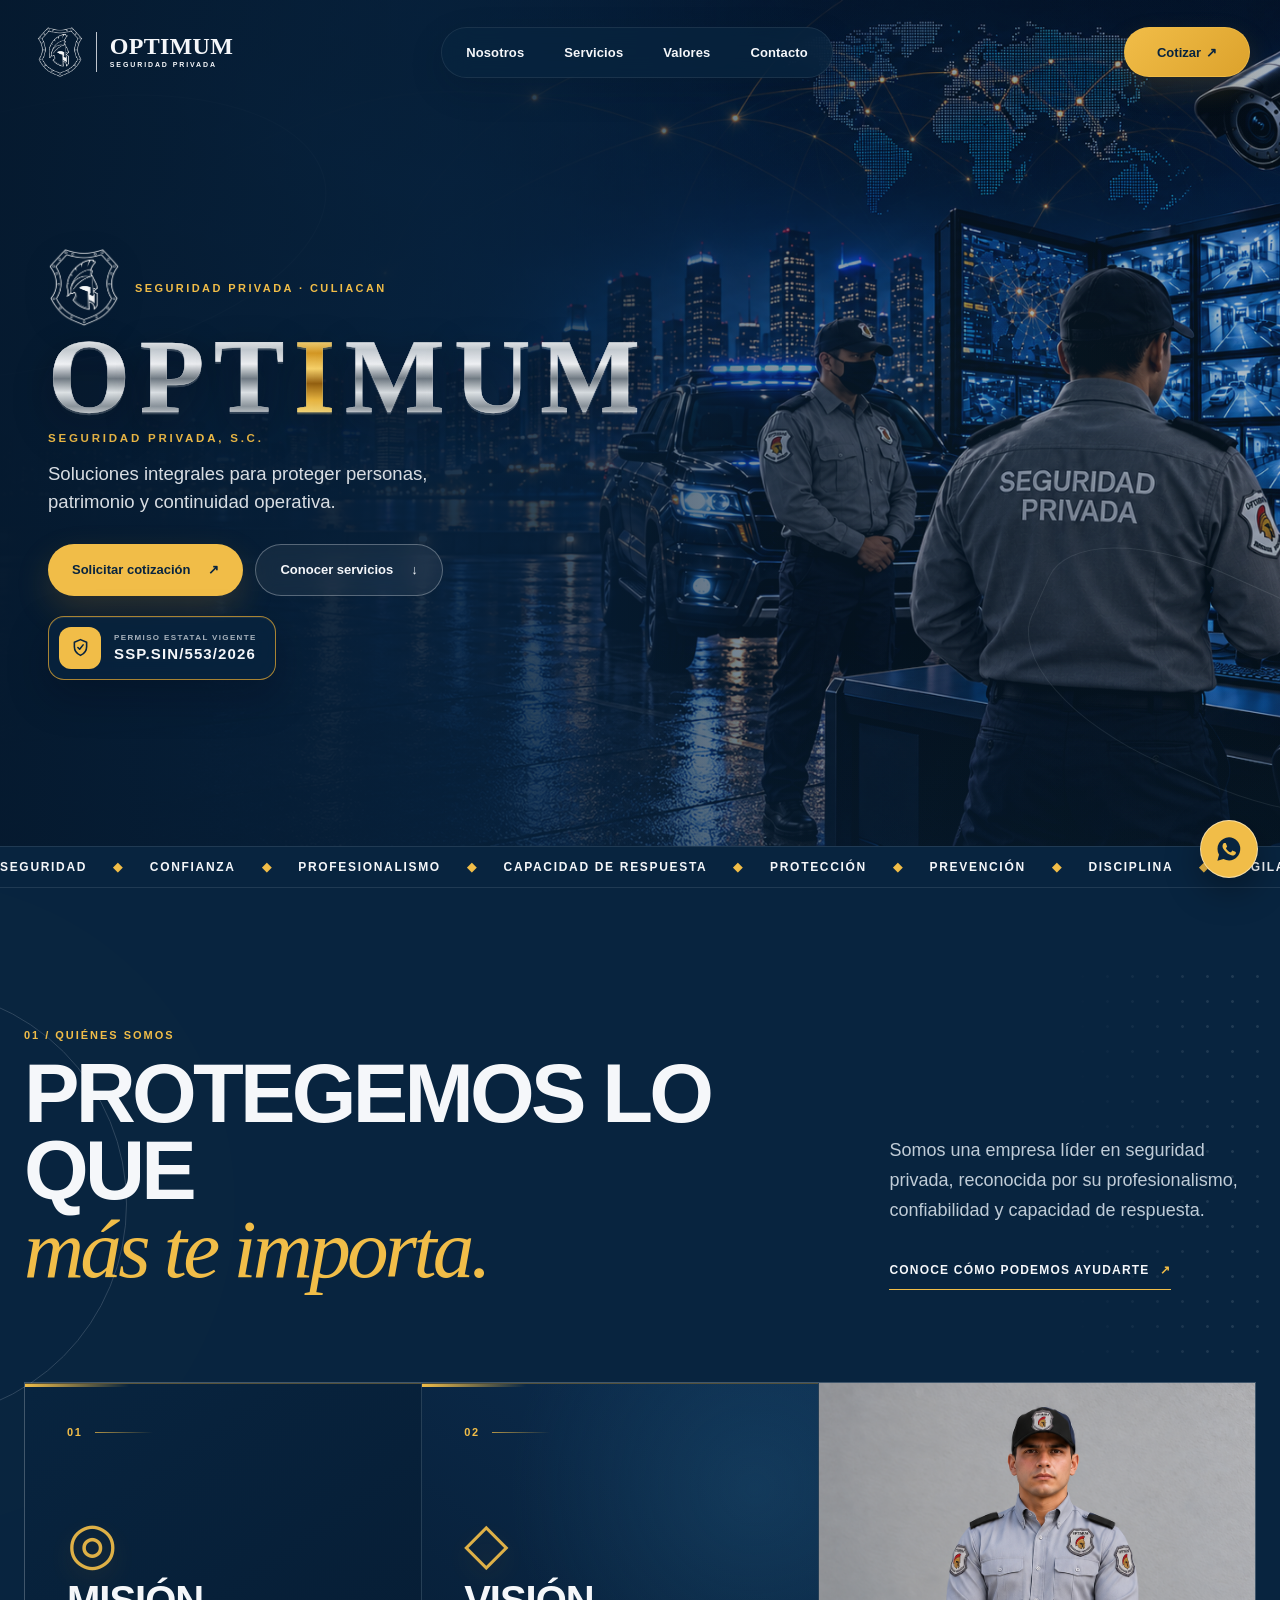
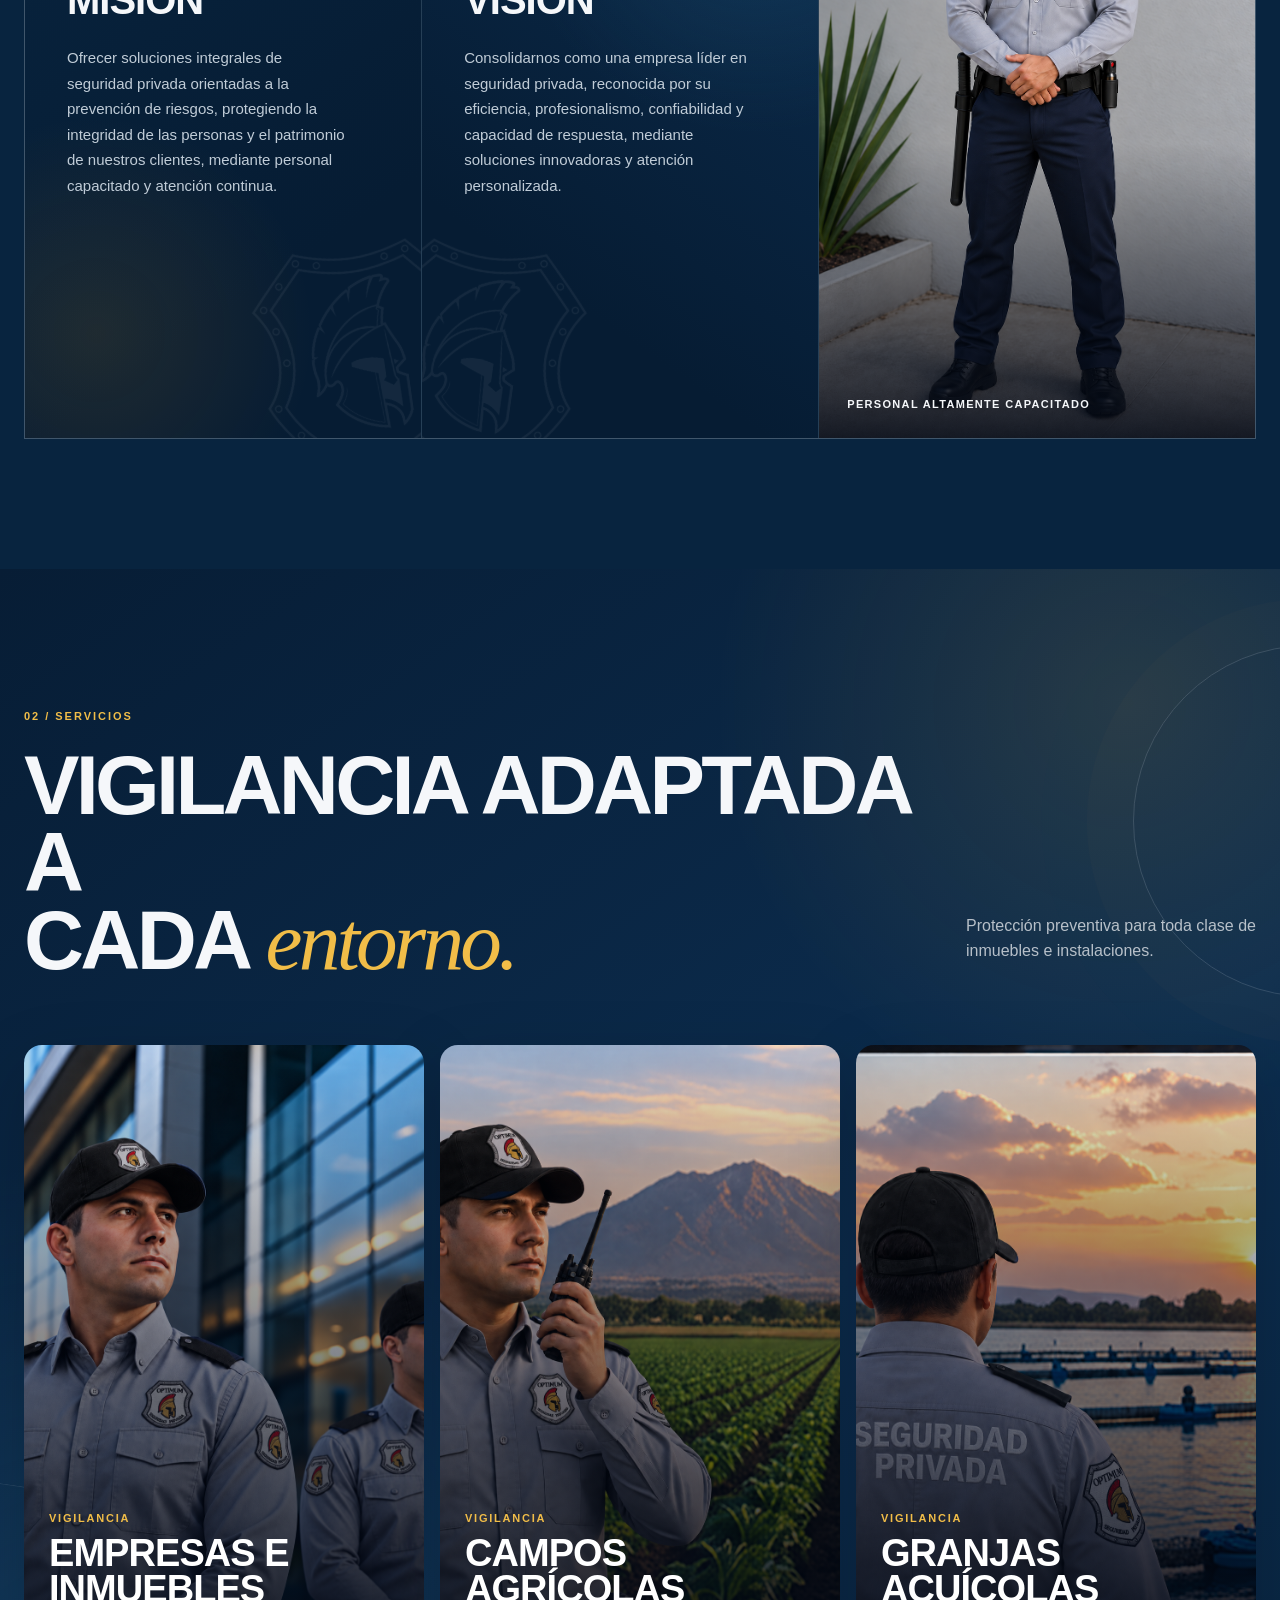
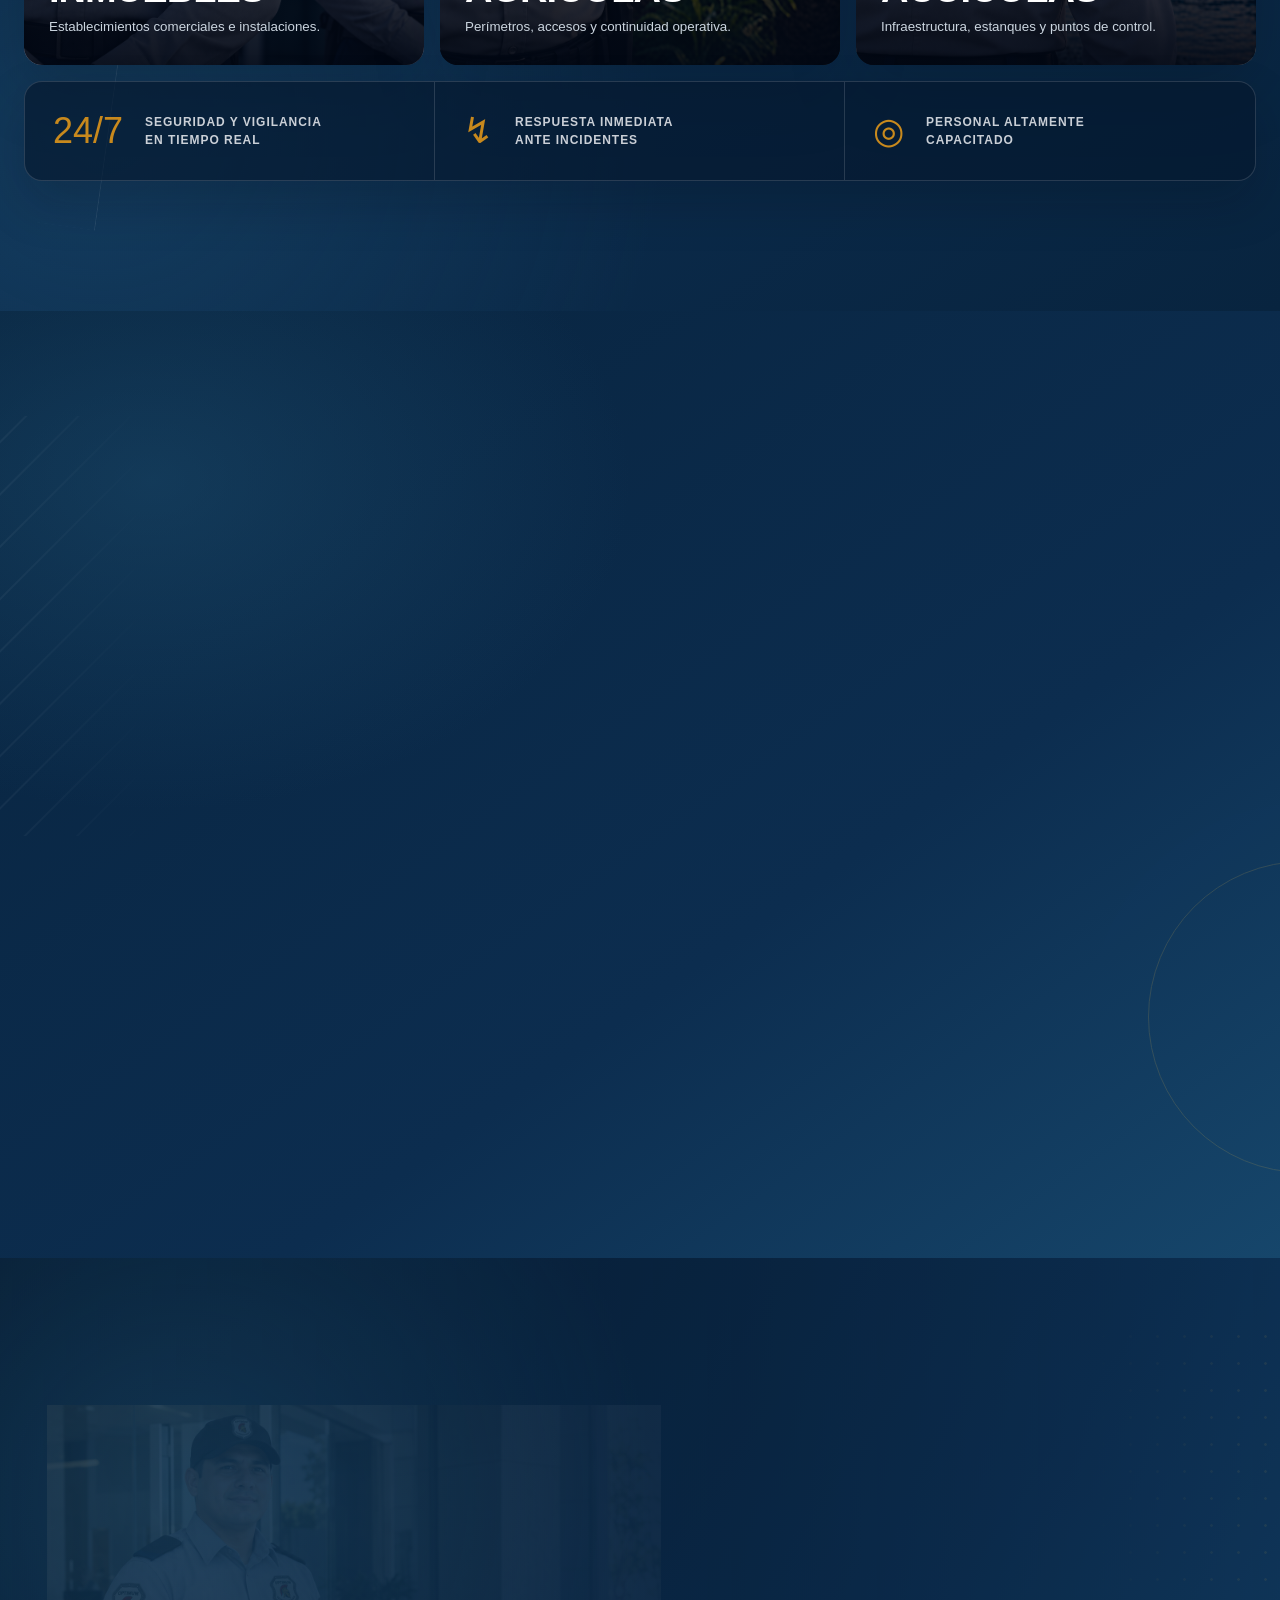
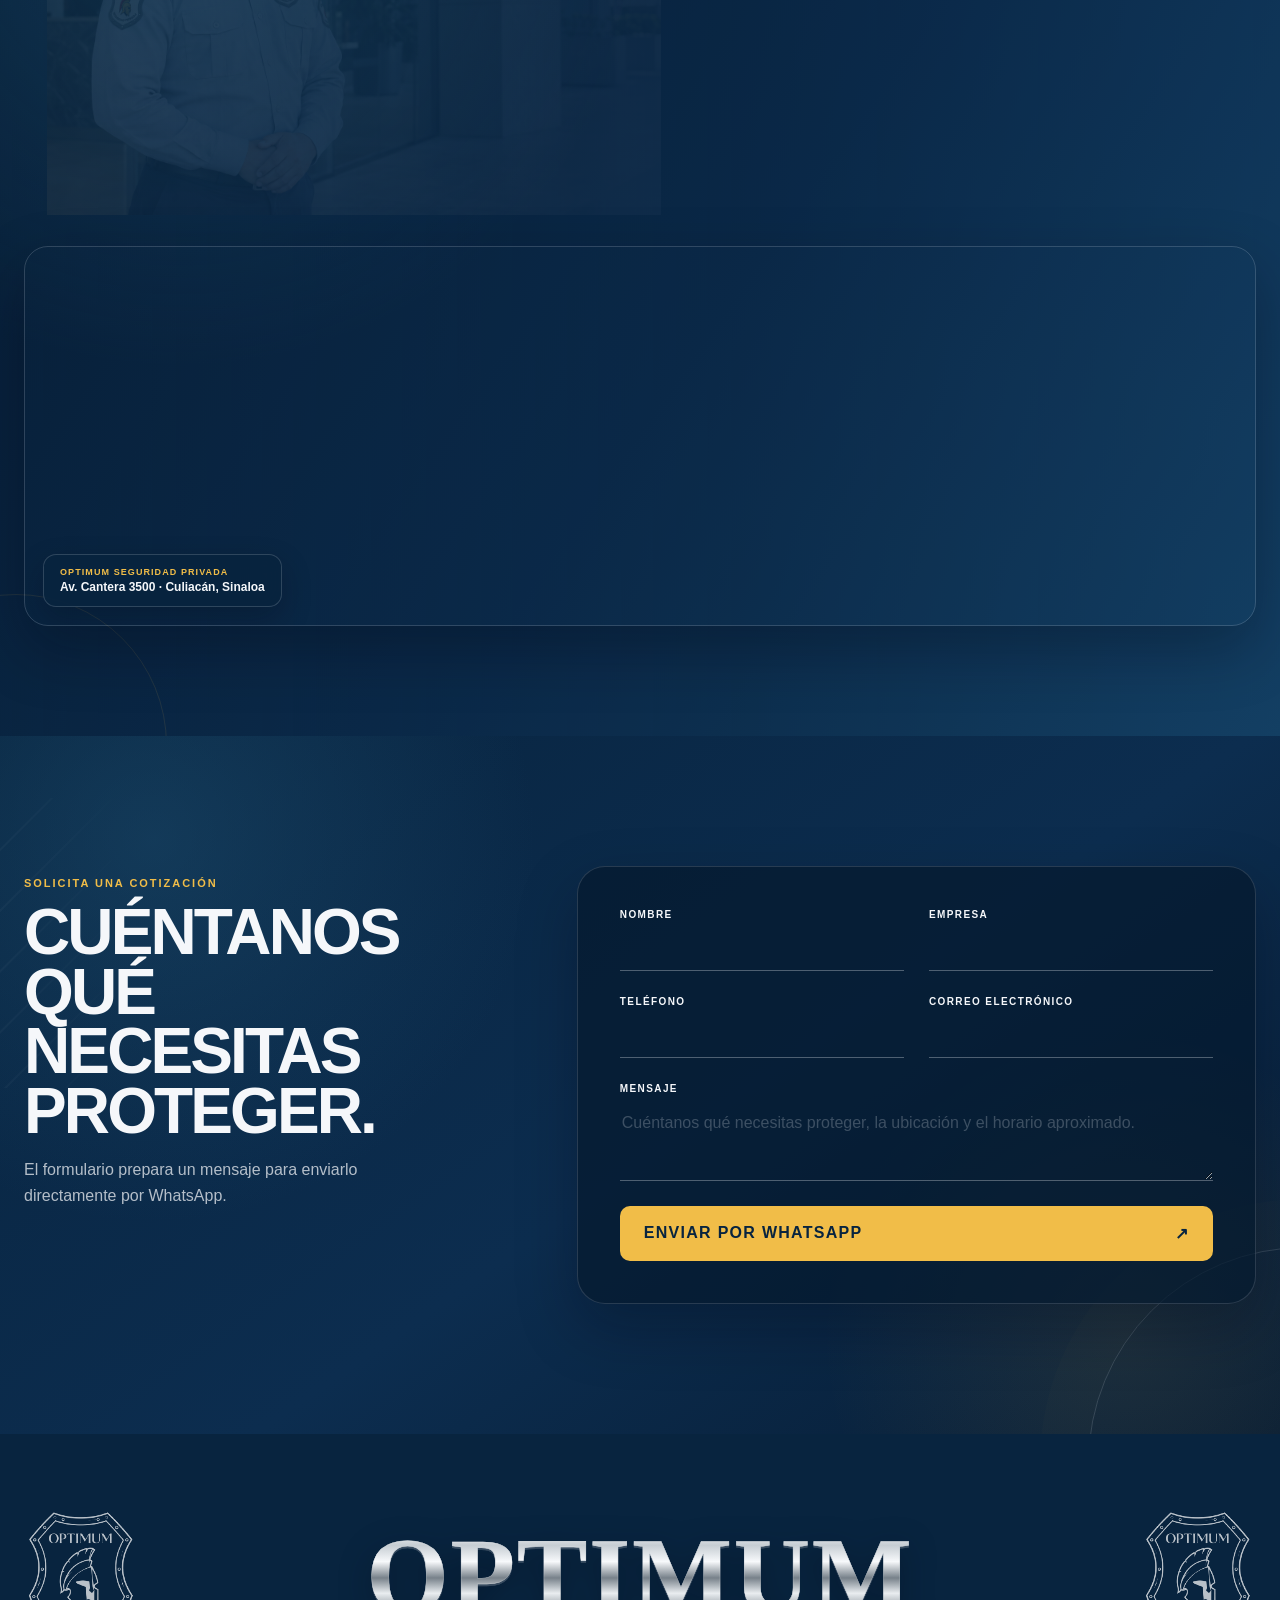
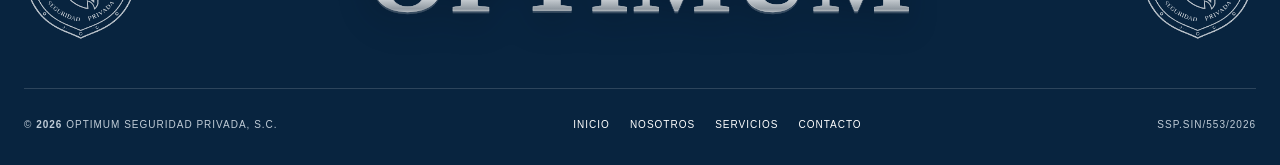
==== dark-classic-metallic-serif/index.html @ a9059fad "Publish all site variants on GitHub Pages" ====
<!doctype html>
<html lang="es">
<head>
  <meta charset="utf-8">
  <meta name="viewport" content="width=device-width, initial-scale=1, viewport-fit=cover">
  <meta name="theme-color" content="#020814">
  <meta name="description" content="OPTIMUM Seguridad Privada, S.C. en Culiacán, Sinaloa. Vigilancia profesional para empresas, campos agrícolas, granjas acuícolas e inmuebles.">
  <title>OPTIMUM | Seguridad Privada</title>
  <link rel="icon" href="assets/favicon.ico" type="image/x-icon">
  <link rel="stylesheet" href="css/style.css?v=20260925-10-classic-metallic-dark">
  <script src="js/main.js" defer></script>
</head>
<body>
  <a class="skip-link" href="#contenido">Ir al contenido</a>
  <header class="site-header" id="inicio">
    <a class="brand" href="#inicio" aria-label="OPTIMUM, inicio">
      <span class="brand-mark" aria-hidden="true"></span>
      <span class="brand-divider" aria-hidden="true"></span>
      <span class="brand-copy">
        <strong>OPTIMUM</strong>
        <small>SEGURIDAD PRIVADA</small>
      </span>
    </a>
    <button class="menu-toggle" type="button" aria-expanded="false" aria-controls="menu"><span></span><span></span></button>
    <nav class="nav" id="menu" aria-label="Navegación principal">
      <a href="#nosotros">Nosotros</a><a href="#servicios">Servicios</a><a href="#valores">Valores</a><a href="#contacto">Contacto</a>
    </nav>
    <a class="nav-cta" href="#cotizacion">Cotizar <span>↗</span></a>
  </header>

  <main id="contenido">
    <section class="hero" aria-labelledby="hero-title">
      <div class="hero-orbit orbit-one"></div><div class="hero-orbit orbit-two"></div>

      <div class="hero-core">
        <div class="hero-brand-line">
          <span class="hero-brand-emblem" role="img" aria-label="Escudo lineal de OPTIMUM Seguridad Privada"></span>
          <p class="hero-kicker">SEGURIDAD PRIVADA · CULIACAN</p>
        </div>
        <div class="hero-word" id="hero-title" aria-label="OPTIMUM">
          <span style="--delay:.08s">O</span><span style="--delay:.14s">P</span><span style="--delay:.20s">T</span>
          <span class="hero-i-wrap"><span class="hero-i">I</span></span>
          <span style="--delay:.38s">M</span><span style="--delay:.44s">U</span><span style="--delay:.50s">M</span>
        </div>
        <p class="hero-company-name">SEGURIDAD PRIVADA, S.C.</p>
        <p class="hero-tagline">Soluciones integrales para proteger personas,<br>patrimonio y continuidad operativa.</p>
        <div class="hero-actions">
          <a class="hero-primary" href="#cotizacion">Solicitar cotización <span>↗</span></a>
          <a class="hero-secondary" href="#servicios">Conocer servicios <span>↓</span></a>
        </div>
        <div class="hero-permit" aria-label="Permiso estatal vigente SSP.SIN/553/2026">
          <span class="hero-permit-icon" aria-hidden="true">
            <svg viewBox="0 0 24 24"><path d="M12 3 19 6v5c0 4.6-2.8 8-7 10-4.2-2-7-5.4-7-10V6l7-3Z"/><path d="m9 12 2 2 4-5"/></svg>
          </span>
          <span><small>Permiso estatal vigente</small><strong>SSP.SIN/553/2026</strong></span>
        </div>
      </div>
    </section>

    <div class="ticker" aria-label="Atributos de OPTIMUM">
      <div class="ticker-track">
        <span class="ticker-group">SEGURIDAD <i>◆</i> CONFIANZA <i>◆</i> PROFESIONALISMO <i>◆</i> CAPACIDAD DE RESPUESTA <i>◆</i> PROTECCIÓN <i>◆</i> PREVENCIÓN <i>◆</i> DISCIPLINA <i>◆</i> VIGILANCIA 24/7 <i>◆</i></span>
        <span class="ticker-group" aria-hidden="true">SEGURIDAD <i>◆</i> CONFIANZA <i>◆</i> PROFESIONALISMO <i>◆</i> CAPACIDAD DE RESPUESTA <i>◆</i> PROTECCIÓN <i>◆</i> PREVENCIÓN <i>◆</i> DISCIPLINA <i>◆</i> VIGILANCIA 24/7 <i>◆</i></span>
      </div>
    </div>

    <section class="section intro-section reveal" id="nosotros">
      <div class="shell split-heading">
        <div><p class="eyebrow">01 / QUIÉNES SOMOS</p><h2>Protegemos lo que<br><em>más te importa.</em></h2></div>
        <div class="intro-copy"><p>Somos una empresa líder en seguridad privada, reconocida por su profesionalismo, confiabilidad y capacidad de respuesta.</p><a class="text-link" href="#contacto">Conoce cómo podemos ayudarte <span>↗</span></a></div>
      </div>
      <div class="shell statement-grid">
        <article><span>01</span><h3>Misión</h3><p>Ofrecer soluciones integrales de seguridad privada orientadas a la prevención de riesgos, protegiendo la integridad de las personas y el patrimonio de nuestros clientes, mediante personal capacitado y atención continua.</p></article>
        <article><span>02</span><h3>Visión</h3><p>Consolidarnos como una empresa líder en seguridad privada, reconocida por su eficiencia, profesionalismo, confiabilidad y capacidad de respuesta, mediante soluciones innovadoras y atención personalizada.</p></article>
        <figure><img src="assets/agente-optimum-uniforme-v3.png" alt="Guardia de OPTIMUM con uniforme institucional" loading="lazy"><figcaption>Personal altamente capacitado</figcaption></figure>
      </div>
    </section>

    <section class="section services" id="servicios">
      <div class="shell section-title reveal"><p class="eyebrow">02 / SERVICIOS</p><h2>Vigilancia adaptada a<br>cada <em>entorno.</em></h2><p>Protección preventiva para toda clase de inmuebles e instalaciones.</p></div>
      <div class="shell service-grid">
        <article class="service-card reveal"><img src="assets/servicio-empresas-uniforme-v3.png" alt="Guardias de OPTIMUM vigilando instalaciones empresariales" loading="lazy"><div class="service-overlay"></div><div><p>Vigilancia</p><h3>Empresas e inmuebles</h3><small>Establecimientos comerciales e instalaciones.</small></div></article>
        <article class="service-card reveal"><img src="assets/servicio-campos-uniforme-v3.png" alt="Guardia de OPTIMUM vigilando un campo agrícola" loading="lazy"><div class="service-overlay"></div><div><p>Vigilancia</p><h3>Campos agrícolas</h3><small>Perímetros, accesos y continuidad operativa.</small></div></article>
        <article class="service-card reveal"><img src="assets/servicio-acuicolas-uniforme-v3.png" alt="Guardia de OPTIMUM vigilando una granja acuícola" loading="lazy"><div class="service-overlay"></div><div><p>Vigilancia</p><h3>Granjas acuícolas</h3><small>Infraestructura, estanques y puntos de control.</small></div></article>
      </div>
      <div class="shell capabilities reveal"><div><strong>24/7</strong><span>Seguridad y vigilancia<br>en tiempo real</span></div><div><strong>↯</strong><span>Respuesta inmediata<br>ante incidentes</span></div><div><strong>◎</strong><span>Personal altamente<br>capacitado</span></div></div>
    </section>

    <section class="section values" id="valores">
      <div class="shell values-layout">
        <div class="values-sticky reveal"><p class="eyebrow">03 / NUESTROS VALORES</p><h2>Principios que<br>orientan el <em>servicio.</em></h2><p>Cada servicio se realiza con responsabilidad, discreción y atención continua.</p></div>
        <div class="values-list">
          <article class="reveal"><span>01</span><h3>Compromiso</h3><p>Asumimos cada servicio con absoluta responsabilidad, priorizando los intereses de nuestros clientes.</p></article>
          <article class="reveal"><span>02</span><h3>Confidencialidad</h3><p>Resguardamos la información y los intereses de quienes nos eligen con absoluta discreción.</p></article>
          <article class="reveal"><span>03</span><h3>Excelencia</h3><p>Trabajamos en la mejora continua de procesos, capacitación y calidad en el servicio.</p></article>
          <article class="reveal"><span>04</span><h3>Disciplina</h3><p>Mantenemos orden, cumplimiento de protocolos y conducta profesional en todo momento.</p></article>
          <article class="reveal"><span>05</span><h3>Trabajo en equipo</h3><p>Coordinamos esfuerzos para ofrecer respuestas oportunas y efectivas.</p></article>
        </div>
      </div>
    </section>

    <section class="contact" id="contacto">
      <div class="contact-backdrop"></div>
      <div class="shell contact-layout">
        <div class="contact-copy reveal">
          <p class="eyebrow">04 / CONTACTO</p>
          <h2>Hablemos de<br>tu <em>seguridad.</em></h2>
        </div>
        <div class="contact-details reveal">
          <p class="eyebrow">ATENCIÓN A CLIENTES</p>
          <div class="contact-methods">
            <a class="contact-method" href="tel:+526679955569"><span class="contact-icon" aria-hidden="true"><svg viewBox="0 0 24 24"><path d="M7 3H4.5A1.5 1.5 0 0 0 3 4.5C3 13.6 10.4 21 19.5 21a1.5 1.5 0 0 0 1.5-1.5V17l-4-1-1.3 2.1a15.8 15.8 0 0 1-9.8-9.8L8 7 7 3Z"/></svg></span><span><small>Teléfono</small><strong>(667) 995 55 69</strong></span></a>
            <a class="contact-method" href="tel:+526676941112"><span class="contact-icon" aria-hidden="true"><svg viewBox="0 0 24 24"><path d="M7 3H4.5A1.5 1.5 0 0 0 3 4.5C3 13.6 10.4 21 19.5 21a1.5 1.5 0 0 0 1.5-1.5V17l-4-1-1.3 2.1a15.8 15.8 0 0 1-9.8-9.8L8 7 7 3Z"/></svg></span><span><small>Teléfono</small><strong>(667) 694 1112</strong></span></a>
            <a class="contact-method" href="tel:+526675749930"><span class="contact-icon" aria-hidden="true"><svg viewBox="0 0 24 24"><path d="M7 3H4.5A1.5 1.5 0 0 0 3 4.5C3 13.6 10.4 21 19.5 21a1.5 1.5 0 0 0 1.5-1.5V17l-4-1-1.3 2.1a15.8 15.8 0 0 1-9.8-9.8L8 7 7 3Z"/></svg></span><span><small>Teléfono</small><strong>(667) 574 9930</strong></span></a>
            <a class="contact-method" href="mailto:ventas@optimumsp.com.mx"><span class="contact-icon" aria-hidden="true"><svg viewBox="0 0 24 24"><rect x="3" y="5" width="18" height="14" rx="2"/><path d="m4 7 8 6 8-6"/></svg></span><span><small>Correo</small><strong>ventas@optimumsp.com.mx</strong></span></a>
            <a class="contact-method" target="_blank" rel="noopener" href="https://www.optimumsp.com.mx/"><span class="contact-icon" aria-hidden="true"><svg viewBox="0 0 24 24"><circle cx="12" cy="12" r="9"/><path d="M3 12h18M12 3c2.3 2.5 3.5 5.5 3.5 9S14.3 18.5 12 21c-2.3-2.5-3.5-5.5-3.5-9S9.7 5.5 12 3Z"/></svg></span><span><small>Sitio web</small><strong>www.optimumsp.com.mx</strong></span></a>
            <a class="contact-method" target="_blank" rel="noopener" href="https://www.instagram.com/optimum_seguridad?stkn=dnF2ZW5qeGJhYnJq"><span class="contact-icon" aria-hidden="true"><svg viewBox="0 0 24 24"><rect x="3" y="3" width="18" height="18" rx="5"/><circle cx="12" cy="12" r="4"/><circle cx="17.5" cy="6.5" r=".8" class="fill-icon"/></svg></span><span><small>Instagram</small><strong>@optimum_seguridad</strong></span></a>
          </div>
          <div class="contact-address">
            <span class="contact-icon" aria-hidden="true"><svg viewBox="0 0 24 24"><path d="M20 10c0 5-8 11-8 11S4 15 4 10a8 8 0 1 1 16 0Z"/><circle cx="12" cy="10" r="2.5"/></svg></span>
            <p>Av. Cantera 3500, Col. Lomas del Sol<br>80016, Culiacán, Sinaloa.</p>
          </div>
        </div>
        <div class="contact-map reveal">
          <iframe title="Ubicación de OPTIMUM Seguridad Privada en Culiacán" src="https://www.google.com/maps?q=Av.%20Cantera%203500%2C%20Col.%20Lomas%20del%20Sol%2C%2080016%2C%20Culiacan%2C%20Sinaloa&amp;output=embed" loading="lazy" referrerpolicy="no-referrer-when-downgrade" allowfullscreen></iframe>
          <div class="contact-map-label"><span>OPTIMUM Seguridad Privada</span><strong>Av. Cantera 3500 · Culiacán, Sinaloa</strong></div>
        </div>
      </div>
    </section>

    <section class="quote section" id="cotizacion">
      <div class="shell quote-layout reveal">
        <div><p class="eyebrow">SOLICITA UNA COTIZACIÓN</p><h2>Cuéntanos qué<br>necesitas proteger.</h2><p>El formulario prepara un mensaje para enviarlo directamente por WhatsApp.</p></div>
        <form id="quote-form">
          <label><span>Nombre</span><input name="nombre" autocomplete="name" required></label>
          <label><span>Empresa</span><input name="empresa" autocomplete="organization"></label>
          <label><span>Teléfono</span><input name="telefono" type="tel" autocomplete="tel" required></label>
          <label><span>Correo electrónico</span><input name="correo" type="email" autocomplete="email" required></label>
          <label class="full"><span>Mensaje</span><textarea name="mensaje" rows="3" placeholder="Cuéntanos qué necesitas proteger, la ubicación y el horario aproximado." required></textarea></label>
          <button type="submit">Enviar por WhatsApp <span>↗</span></button>
        </form>
      </div>
    </section>
  </main>

  <footer><div class="shell"><div class="footer-identity"><img class="footer-emblem footer-emblem-left" src="assets/footer-emblem-outline.png" alt="" aria-hidden="true"><div class="footer-word">OPTIMUM</div><img class="footer-emblem footer-emblem-right" src="assets/footer-emblem-outline.png" alt="" aria-hidden="true"></div><div class="footer-row"><span>© <b id="year"></b> OPTIMUM Seguridad Privada, S.C.</span><nav><a href="#inicio">Inicio</a><a href="#nosotros">Nosotros</a><a href="#servicios">Servicios</a><a href="#contacto">Contacto</a></nav><span>SSP.SIN/553/2026</span></div></div></footer>
  <a class="whatsapp" href="https://wa.me/526679955569?text=Hola%2C%20me%20gustar%C3%ADa%20recibir%20informaci%C3%B3n%20sobre%20los%20servicios%20de%20seguridad%20privada%20de%20OPTIMUM." target="_blank" rel="noopener" aria-label="Solicitar información a OPTIMUM por WhatsApp" title="Solicitar información por WhatsApp">
    <svg viewBox="0 0 24 24" aria-hidden="true"><path d="M12.04 2a9.91 9.91 0 0 0-8.58 14.86L2.05 22l5.25-1.38a9.9 9.9 0 0 0 4.74 1.21h.01a9.92 9.92 0 0 0-.01-19.83Zm5.77 14.16c-.24.67-1.39 1.28-1.93 1.36-.49.08-1.11.12-1.79-.11-.41-.13-.94-.31-1.62-.6-2.85-1.23-4.71-4.11-4.85-4.3-.14-.19-1.16-1.55-1.16-2.96 0-1.41.74-2.1 1-2.39.26-.28.57-.35.76-.35.19 0 .38 0 .54.01.17.01.41-.07.64.49.24.58.82 2.01.89 2.16.07.14.12.31.02.5-.09.19-.14.31-.28.47-.14.17-.3.37-.43.5-.14.14-.28.29-.12.57.16.28.71 1.17 1.53 1.9 1.05.94 1.94 1.23 2.22 1.37.28.14.45.12.61-.07.16-.19.71-.83.9-1.11.19-.28.38-.24.64-.14.26.09 1.67.79 1.95.93.28.14.47.21.54.33.07.12.07.69-.17 1.36Z"/></svg>
  </a>
</body>
</html>
---- dark-classic-metallic-serif/css/style.css ----
:root {
  --ink: #08243f;
  --navy: #0c2d4f;
  --navy2: #16466b;
  --blue: #0c2d4f;
  --blue-mid: #16466b;
  --blue-soft: #235a7d;
  --gold: #f1bd48;
  --gold2: #c8891d;
  --white: #f5f7fa;
  --muted: #c0ccd7;
  --line: rgba(241,189,72,.26);
  --sans: "Segoe UI Variable Text","Segoe UI",Arial,sans-serif;
  --display: "Segoe UI Variable Display","Segoe UI",Arial,sans-serif;
  --shadow-soft: 0 24px 70px rgba(0,0,0,.18);
  --shadow-deep: 0 35px 90px rgba(0,0,0,.34);
  --radius-large: 28px;
}


* {
  box-sizing: border-box;
}


html {
  scroll-behavior: smooth;
}


body {
  margin: 0;
  background: var(--ink);
  color: var(--white);
  font-family: var(--sans);
  overflow-x: hidden;
}


a {
  color: inherit;
  text-decoration: none;
}


img {
  display: block;
  max-width: 100%;
}


button, input, textarea {
  font: inherit;
}


.shell {
  width: min(1240px,calc(100% - 48px));
  margin: auto;
}


.skip-link {
  position: fixed;
  top: -60px;
  left: 12px;
  z-index: 100;
  background: var(--gold);
  color: var(--ink);
  padding: 10px 14px;
}


.skip-link:focus {
  top: 12px;
}


.site-header {
  width: min(1240px,calc(100% - 48px));
  height: 68px;
  padding: 0 6px 0 0;
  display: grid;
  grid-template-columns: 1fr auto 1fr;
  align-items: center;
  position: fixed;
  z-index: 20;
  top: 18px;
  left: 50%;
  transform: translateX(-50%);
  transition: top .35s ease, background-color .35s ease, backdrop-filter .35s ease, box-shadow .35s ease;
}

.site-header.scrolled {
  top: 10px;
  background: rgba(8,36,63,.86);
  border: 1px solid rgba(255,255,255,.1);
  border-radius: 18px;
  box-shadow: 0 14px 38px rgba(3,18,33,.24);
  backdrop-filter: blur(18px) saturate(130%);
}


.brand {
  display: flex;
  align-items: center;
  gap: 13px;
  font-size: 14px;
  font-weight: 750;
  letter-spacing: .11em;
}


.brand img {
  width: 56px;
  height: 60px;
  object-fit: contain;
  object-position: center;
  padding: 0;
  border-radius: 15px;
  border: 1px solid rgba(241,189,72,.38);
  background: rgba(8,36,63,.78);
  box-shadow: 0 8px 24px rgba(2,8,20,.28), 0 0 0 1px rgba(255,255,255,.035) inset;
}


.nav {
  display: flex;
  gap: 6px;
  padding: 7px;
  border: 1px solid rgba(255,255,255,.08);
  border-radius: 999px;
  background: rgba(8,36,63,.72);
  box-shadow: 0 12px 34px rgba(3,18,33,.16);
  backdrop-filter: blur(14px);
  font-size: 13px;
  font-weight: 650;
  letter-spacing: .01em;
}


.nav a {
  position: relative;
  padding: 10px 17px;
  border-radius: 999px;
  transition: color .25s ease, background-color .25s ease;
}


.nav a:after {
  display: none;
}


.nav a:hover:after, .nav a.active:after {
  right: 0;
}

.nav a:hover, .nav a.active {
  color: #fff;
  background: rgba(255,255,255,.09);
}


.nav-cta {
  justify-self: end;
  border: 1px solid rgba(241,189,72,.72);
  border-radius: 999px;
  min-width: 126px;
  height: 50px;
  display: flex;
  align-items: center;
  justify-content: center;
  gap: 5px;
  font-size: 13px;
  font-weight: 750;
  color: var(--ink);
  background: linear-gradient(135deg,var(--gold),#dca22c);
  box-shadow: 0 12px 28px rgba(200,137,29,.18);
  transition: transform .3s ease, box-shadow .3s ease;
}

.nav-cta:hover {
  transform: translateY(-2px);
  box-shadow: 0 17px 34px rgba(200,137,29,.27);
}


.menu-toggle {
  display: none;
}


.hero {
  min-height: 100svh;
  background: radial-gradient(circle at 70% 45%,rgba(12,45,79,.9),transparent 37%),linear-gradient(145deg,#020814,#03101f 55%,#071d35);
  position: relative;
  overflow: hidden;
  display: flex;
  flex-direction: column;
  justify-content: center;
  padding: 105px 0 40px;
}

.hero::before {
  content: "";
  position: absolute;
  z-index: 0;
  width: min(46vw,680px);
  height: 90%;
  right: 2vw;
  bottom: 0;
  background: url('../assets/agente-optimum-uniforme.webp') center top/cover no-repeat;
  opacity: .16;
  filter: saturate(.7) contrast(1.08);
  -webkit-mask-image: linear-gradient(90deg,transparent 0%,#000 30%,#000 70%,transparent 100%);
  mask-image: linear-gradient(90deg,transparent 0%,#000 30%,#000 70%,transparent 100%);
}


.hero:after {
  content: "";
  position: absolute;
  inset: 0;
  background-image: linear-gradient(rgba(255,255,255,.028) 1px,transparent 1px),linear-gradient(90deg,rgba(255,255,255,.028) 1px,transparent 1px);
  background-size: 55px 55px;
  pointer-events: none;
}


.hero-orbit {
  position: absolute;
  border: 1px solid rgba(241,189,72,.15);
  border-radius: 50%;
  left: 50%;
  top: 50%;
  transform: translate(-50%,-50%);
}


.orbit-one {
  width: 68vw;
  height: 68vw;
}


.orbit-two {
  width: 42vw;
  height: 42vw;
}


.hero-word {
  position: relative;
  z-index: 2;
  width: min(1380px,95vw);
  margin: auto;
  display: flex;
  align-items: baseline;
  justify-content: center;
  font-family: var(--display);
  font-size: clamp(5.3rem,15.2vw,14rem);
  line-height: .78;
  letter-spacing: -.035em;
  text-transform: uppercase;
  white-space: nowrap;
  text-shadow: 0 18px 50px rgba(0,0,0,.42);
}


.hero-word>span:not(.hero-i-wrap) {
  display: block;
  opacity: 1;
  animation: letterIn .9s cubic-bezier(.16,1,.3,1) both;
  animation-delay: var(--delay);
}


.hero-i-wrap {
  display: block;
  perspective: 700px;
  overflow: visible;
}


.hero-i {
  display: block;
  opacity: 1;
  transform-origin: 50% 100%;
  animation: verticalI 1.45s cubic-bezier(.2,.85,.25,1) .23s both;
  color: var(--gold);
  filter: drop-shadow(0 0 30px rgba(241,189,72,.2));
}


@keyframes letterIn {
  from {
    opacity: 1;
    transform: translateY(22px);
  }

  to {
    opacity: 1;
    transform: none;
  }
}


@keyframes verticalI {
  0% {
    opacity: 1;
    transform: translateY(-1.05em) rotateX(-180deg);
  }

  55% {
    opacity: 1;
    transform: translateY(.08em) rotateX(18deg);
  }

  75% {
    transform: translateY(-.025em) rotateX(-5deg);
  }

  100% {
    opacity: 1;
    transform: translateY(0) rotateX(0);
  }
}


.hero-bottom {
  position: relative;
  z-index: 3;
  display: grid;
  grid-template-columns: 1fr 1fr auto;
  gap: 30px;
  align-items: end;
  margin-top: 7vh;
}


.hero-badge {
  border-left: 2px solid var(--gold);
  padding-left: 15px;
  display: flex;
  flex-direction: column;
  text-transform: uppercase;
}


.hero-badge span {
  color: var(--muted);
  font-size: 10px;
  letter-spacing: .2em;
}


.hero-badge strong {
  margin-top: 5px;
  font-size: 14px;
  letter-spacing: .1em;
}


.hero-intro {
  max-width: 480px;
}


.eyebrow {
  font-size: 11px;
  font-weight: 900;
  letter-spacing: .18em;
  color: var(--gold);
  text-transform: uppercase;
}


.hero-intro p:last-child {
  color: #c9d3dd;
  line-height: 1.5;
  margin-bottom: 0;
}


.circle-link {
  width: 92px;
  height: 92px;
  border: 1px solid rgba(255,255,255,.28);
  border-radius: 50%;
  display: flex;
  flex-direction: column;
  align-items: center;
  justify-content: center;
  text-transform: uppercase;
  font-size: 10px;
  letter-spacing: .12em;
  transition: .3s;
}


.circle-link b {
  color: var(--gold);
  font-size: 18px;
}


.circle-link:hover {
  background: var(--gold);
  color: var(--ink);
  transform: rotate(-8deg);
}


.circle-link:hover b {
  color: var(--ink);
}


.ticker {
  background: var(--gold);
  color: var(--ink);
  overflow: hidden;
  padding: 16px 0;
  font: 900 12px/1 var(--sans);
  letter-spacing: .14em;
  white-space: nowrap;
}


.ticker div {
  width: max-content;
  animation: ticker 24s linear infinite;
}


.ticker i {
  font-style: normal;
  padding: 0 26px;
}


@keyframes ticker {
  to {
    transform: translateX(-50%);
  }
}


.section {
  padding: 130px 0;
}

section[id] {
  scroll-margin-top: 72px;
}


.split-heading {
  display: grid;
  grid-template-columns: 1.5fr .7fr;
  gap: 80px;
  align-items: end;
}


.section h2, .contact h2, .quote h2 {
  font: 400 clamp(3rem,6.5vw,6.7rem)/.93 var(--display);
  text-transform: uppercase;
  letter-spacing: -.02em;
  margin: 14px 0;
}


.section h2 em, .contact h2 em {
  font-family: Georgia,serif;
  text-transform: none;
  color: var(--gold);
  font-weight: 400;
}


.intro-copy {
  color: var(--muted);
  font-size: 18px;
  line-height: 1.65;
  padding-bottom: 12px;
}


.text-link {
  display: inline-flex;
  gap: 10px;
  color: var(--white);
  font-size: 12px;
  font-weight: 900;
  text-transform: uppercase;
  letter-spacing: .1em;
  border-bottom: 1px solid var(--gold);
  padding-bottom: 8px;
  margin-top: 18px;
}


.text-link span {
  color: var(--gold);
}


.statement-grid {
  display: grid;
  grid-template-columns: 1fr 1fr 1.1fr;
  gap: 1px;
  background: rgba(255,255,255,.12);
  margin-top: 80px;
  border: 1px solid rgba(255,255,255,.12);
}


.statement-grid article {
  background: var(--navy);
  padding: 42px;
  transition: background-color .35s ease, transform .35s ease;
}

.statement-grid article:hover {
  z-index: 1;
  background: var(--navy2);
  transform: translateY(-8px);
}


.statement-grid article>span, .service-card>span, .values-list article>span {
  color: var(--gold);
  font-size: 11px;
  letter-spacing: .15em;
}


.statement-grid h3 {
  font: 400 33px var(--display);
  text-transform: uppercase;
  margin: 70px 0 18px;
}


.statement-grid p {
  color: var(--muted);
  line-height: 1.7;
  margin: 0;
}


.statement-grid figure {
  margin: 0;
  position: relative;
  min-height: 510px;
  overflow: hidden;
}


.statement-grid figure:after {
  content: "";
  position: absolute;
  inset: 0;
  background: linear-gradient(transparent 55%,rgba(2,8,20,.9));
}


.statement-grid figure img {
  width: 100%;
  height: 100%;
  object-fit: cover;
  object-position: center top;
  transition: transform .8s;
}


.statement-grid figure:hover img {
  transform: scale(1.04);
}


.statement-grid figcaption {
  position: absolute;
  z-index: 2;
  left: 28px;
  bottom: 28px;
  text-transform: uppercase;
  font-size: 11px;
  font-weight: 900;
  letter-spacing: .12em;
}


.services {
  background:
    radial-gradient(circle at 90% 8%,rgba(241,189,72,.14),transparent 25%),
    #e8e9e4;
  color: var(--ink);
}


.section-title {
  display: grid;
  grid-template-columns: 1fr auto;
  align-items: end;
}


.section-title .eyebrow {
  grid-column: 1/-1;
  color: var(--gold2);
}


.section-title h2 {
  margin-bottom: 0;
}


.section-title>p:last-child {
  max-width: 290px;
  color: #47505a;
  line-height: 1.6;
}


.service-grid {
  display: grid;
  grid-template-columns: repeat(3,1fr);
  gap: 16px;
  margin-top: 65px;
}


.service-card {
  height: 620px;
  position: relative;
  overflow: hidden;
  color: white;
  border-radius: var(--radius-large);
  box-shadow: var(--shadow-soft);
  isolation: isolate;
  transition: transform .45s cubic-bezier(.2,.8,.2,1), box-shadow .45s ease;
}

.service-card:hover {
  transform: translateY(-10px);
  box-shadow: var(--shadow-deep);
}


.service-card img {
  width: 100%;
  height: 100%;
  object-fit: cover;
  transition: transform .8s cubic-bezier(.2,.8,.2,1);
}


.service-card:hover img {
  transform: scale(1.055);
}


.service-overlay {
  position: absolute;
  inset: 0;
  background: linear-gradient(180deg,rgba(2,8,20,.05),rgba(2,8,20,.92));
  transition: background .45s ease;
}

.service-card:hover .service-overlay {
  background: linear-gradient(180deg,rgba(2,8,20,.02),rgba(2,8,20,.84));
}


.service-card>span {
  position: absolute;
  top: 25px;
  left: 25px;
  color: var(--gold);
}


.service-card>div:last-child {
  position: absolute;
  left: 25px;
  right: 25px;
  bottom: 30px;
}


.service-card p {
  color: var(--gold);
  font-size: 11px;
  font-weight: 900;
  text-transform: uppercase;
  letter-spacing: .16em;
}


.service-card h3 {
  font: 400 38px/.95 var(--display);
  text-transform: uppercase;
  margin: 10px 0;
}


.service-card small {
  color: #cbd5df;
}


.capabilities {
  display: grid;
  grid-template-columns: repeat(3,1fr);
  margin-top: 16px;
  border: 1px solid #aeb2ae;
  border-radius: 18px;
  overflow: hidden;
  background: rgba(255,255,255,.44);
}


.capabilities div {
  padding: 28px;
  display: flex;
  gap: 22px;
  align-items: center;
  border-right: 1px solid #aeb2ae;
  transition: background-color .3s ease;
}

.capabilities div:hover {
  background: rgba(255,255,255,.72);
}


.capabilities div:last-child {
  border: 0;
}


.capabilities strong {
  font: 400 36px var(--display);
  color: var(--gold2);
}


.capabilities span {
  font-size: 12px;
  font-weight: 800;
  text-transform: uppercase;
  letter-spacing: .08em;
  line-height: 1.5;
}


.values {
  background: linear-gradient(150deg,#020814,#071d35);
}


.values-layout {
  display: grid;
  grid-template-columns: .9fr 1.1fr;
  gap: 110px;
}


.values-sticky {
  position: sticky;
  top: 100px;
  align-self: start;
}


.values-sticky>p:last-child {
  max-width: 400px;
  color: var(--muted);
  line-height: 1.7;
}


.values-list article {
  display: grid;
  grid-template-columns: 55px 1fr 1.2fr;
  gap: 25px;
  align-items: center;
  border-top: 1px solid rgba(255,255,255,.18);
  padding: 35px 0;
  transition: padding .35s ease, background-color .35s ease;
}

.values-list article:hover {
  padding-left: 22px;
  padding-right: 22px;
  background: rgba(255,255,255,.045);
}


.values-list article:last-child {
  border-bottom: 1px solid rgba(255,255,255,.18);
}


.values-list h3 {
  font: 400 26px var(--display);
  text-transform: uppercase;
  margin: 0;
}


.values-list p {
  color: var(--muted);
  line-height: 1.6;
  font-size: 14px;
  margin: 0;
}


.contact {
  min-height: 740px;
  position: relative;
  display: flex;
  align-items: center;
  padding: 110px 0;
  background: #041326;
  overflow: hidden;
}


.contact-backdrop {
  position: absolute;
  inset: 0 48% 0 0;
  background: linear-gradient(90deg,rgba(2,8,20,.2),rgba(2,8,20,.9)),url('../assets/contacto-guardia-optimum-v1.png') center 20%/cover no-repeat;
  opacity: .42;
}


.contact-layout {
  position: relative;
  display: grid;
  grid-template-columns: 1.1fr .9fr;
  gap: 120px;
  align-items: center;
}


.contact-layout>div:first-child>p:not(.eyebrow) {
  color: #b8c5d1;
  line-height: 1.7;
}


.contact h2 {
  font-size: clamp(4rem,7vw,7rem);
}


.text-link.light {
  color: white;
}


.contact-details {
  background: var(--gold);
  color: var(--ink);
  padding: 55px;
  display: flex;
  flex-direction: column;
  border-radius: var(--radius-large);
  box-shadow: var(--shadow-deep);
  transform: rotate(1deg);
  transition: transform .45s ease;
}

.contact-details:hover {
  transform: rotate(0deg) translateY(-6px);
}


.contact-details .eyebrow {
  color: #64440c;
}


.contact-details>a:not(.email) {
  font: 400 clamp(2rem,3.4vw,3.5rem)/1.2 var(--display);
  transition: transform .25s;
}


.contact-details>a:hover {
  transform: translateX(8px);
}


.contact-details hr {
  border: 0;
  border-top: 1px solid rgba(2,8,20,.3);
  width: 100%;
  margin: 35px 0;
}


.contact-details .email, .contact-details>span {
  font-size: 13px;
  font-weight: 800;
  margin: 6px 0;
}


.quote {
  background: #e8e9e4;
  color: var(--ink);
}


.quote-layout {
  display: grid;
  grid-template-columns: .8fr 1.2fr;
  gap: 100px;
}


.quote h2 {
  font-size: clamp(3rem,5vw,5.2rem);
}


.quote-layout>div>p:last-child {
  color: #4b5560;
  line-height: 1.6;
  max-width: 420px;
}


.quote form {
  display: grid;
  grid-template-columns: 1fr 1fr;
  gap: 25px;
  padding: 42px;
  border: 1px solid rgba(2,8,20,.12);
  border-radius: var(--radius-large);
  background: rgba(255,255,255,.46);
  box-shadow: var(--shadow-soft);
}


.quote label {
  display: flex;
  flex-direction: column;
  gap: 8px;
}


.quote label span {
  font-size: 10px;
  font-weight: 900;
  text-transform: uppercase;
  letter-spacing: .14em;
}


.quote input, .quote textarea {
  border: 0;
  border-bottom: 1px solid #8b908d;
  background: transparent;
  padding: 12px 2px;
  outline: none;
}


.quote input:focus, .quote textarea:focus {
  border-color: var(--gold2);
}

.quote input::placeholder, .quote textarea::placeholder {
  color: currentColor;
  opacity: .48;
}


.quote .full {
  grid-column: 1/-1;
}


.quote button {
  grid-column: 1/-1;
  background: var(--ink);
  color: white;
  border: 0;
  padding: 18px 24px;
  display: flex;
  justify-content: space-between;
  font-weight: 900;
  text-transform: uppercase;
  letter-spacing: .08em;
  cursor: pointer;
  border-radius: 10px;
  transition: background-color .3s ease, transform .3s ease, box-shadow .3s ease;
}


.quote button:hover {
  background: var(--blue);
  transform: translateY(-3px);
  box-shadow: 0 15px 30px rgba(2,8,20,.18);
}


.quote button span {
  color: var(--gold);
}


footer {
  background: var(--ink);
  padding: 65px 0 35px;
}

.footer-identity {
  display: grid;
  grid-template-columns: clamp(120px, 11vw, 155px) minmax(0, 1fr) clamp(120px, 11vw, 155px);
  align-items: center;
  gap: clamp(20px, 3vw, 44px);
  min-height: 190px;
  padding-bottom: 35px;
  border-bottom: 1px solid rgba(255,255,255,.15);
}

.footer-emblem {
  display: block;
  width: 100%;
  max-height: 170px;
  object-fit: contain;
  align-self: center;
  justify-self: center;
  filter: grayscale(1) invert(1) contrast(1.35);
  mix-blend-mode: screen;
  opacity: .72;
}

.footer-word {
  font: 400 clamp(5rem,12vw,11rem)/.8 var(--display);
  letter-spacing: -.035em;
  text-align: center;
}


.footer-row {
  display: flex;
  justify-content: space-between;
  align-items: center;
  gap: 30px;
  padding-top: 30px;
  color: var(--muted);
  font-size: 10px;
  text-transform: uppercase;
  letter-spacing: .1em;
}


.footer-row nav {
  display: flex;
  gap: 20px;
  color: white;
}


.whatsapp {
  position: fixed;
  right: 22px;
  bottom: 22px;
  z-index: 15;
  width: 58px;
  height: 58px;
  border-radius: 50%;
  background: var(--gold);
  color: var(--ink);
  display: grid;
  place-items: center;
  font-weight: 900;
  box-shadow: 0 12px 35px rgba(0,0,0,.35);
  border: 1px solid rgba(255,255,255,.5);
  transition: transform .3s ease, box-shadow .3s ease;
}

.whatsapp:hover {
  transform: translateY(-5px) rotate(-6deg);
  box-shadow: 0 18px 42px rgba(0,0,0,.46);
}

.whatsapp svg {
  width: 28px;
  height: 28px;
  fill: currentColor;
}

::selection {
  background: var(--gold);
  color: var(--ink);
}

:focus-visible {
  outline: 2px solid var(--gold);
  outline-offset: 5px;
}


/* Cronza-inspired hero refinement */
.hero {
  min-height: 760px;
  height: min(900px,94svh);
  justify-content: center;
  padding: 105px 0 34px;
  background:
    radial-gradient(ellipse at 78% 45%,rgba(35,90,125,.68),transparent 38%),
    radial-gradient(ellipse at 22% 20%,rgba(22,70,107,.48),transparent 34%),
    linear-gradient(135deg,#08243f 0%,#0c2d4f 56%,#16466b 100%);
}

.hero::before {
  width: 100%;
  height: 100%;
  right: 0;
  bottom: 0;
  background: url('../assets/hero-operaciones-optimum-wide.png') center/cover no-repeat;
  opacity: .5;
  filter: saturate(.72) contrast(.98) brightness(.82);
  clip-path: none;
  box-shadow: none;
  -webkit-mask-image: linear-gradient(90deg,rgba(0,0,0,.38),#000 58%,#000 100%);
  mask-image: linear-gradient(90deg,rgba(0,0,0,.38),#000 58%,#000 100%);
}

.hero::after {
  background:
    linear-gradient(180deg,rgba(8,36,63,.1),transparent 24%,transparent 78%,rgba(8,36,63,.2)),
    radial-gradient(ellipse at center,transparent 48%,rgba(8,36,63,.26) 100%);
}

.hero-orbit {
  border: 1px solid rgba(245,247,250,.1);
  border-radius: 42% 58% 54% 46%;
  left: auto;
  top: auto;
  transform: rotate(-12deg);
  pointer-events: none;
}

.orbit-one {
  width: 540px;
  height: 260px;
  left: -210px;
  top: 12%;
}

.orbit-two {
  width: 430px;
  height: 200px;
  right: -170px;
  bottom: 7%;
  transform: rotate(24deg);
}

.hero-core {
  position: relative;
  z-index: 3;
  width: min(1040px,calc(100% - 48px));
  margin: 52px auto 38px;
  display: flex;
  flex-direction: column;
  align-items: center;
  text-align: center;
}

.hero-kicker {
  margin: 0 0 20px;
  color: var(--gold);
  font-size: 11px;
  font-weight: 750;
  letter-spacing: .22em;
  text-transform: uppercase;
}

.hero-word {
  width: 100%;
  margin: 0;
  align-items: center;
  font-family: var(--display);
  font-size: clamp(6rem,11.4vw,10.5rem);
  font-weight: 720;
  line-height: .82;
  letter-spacing: -.065em;
  text-shadow: 0 18px 46px rgba(3,18,33,.2);
}

.hero-i-wrap {
  align-self: stretch;
}

.hero-i {
  filter: drop-shadow(0 10px 20px rgba(8,36,63,.18));
}

.hero-tagline {
  max-width: 650px;
  margin: 28px auto 0;
  color: rgba(245,247,250,.88);
  font-size: clamp(1rem,1.45vw,1.22rem);
  font-weight: 450;
  line-height: 1.5;
}

.hero-actions {
  display: flex;
  align-items: center;
  gap: 12px;
  margin-top: 28px;
}

.hero-actions a {
  min-height: 52px;
  padding: 0 24px;
  border-radius: 999px;
  display: inline-flex;
  align-items: center;
  gap: 18px;
  font-size: 13px;
  font-weight: 700;
  transition: transform .3s ease, background-color .3s ease, border-color .3s ease;
}

.hero-actions a:hover {
  transform: translateY(-3px);
}

.hero-primary {
  color: var(--ink);
  background: var(--gold);
  box-shadow: 0 14px 34px rgba(200,137,29,.2);
}

.hero-secondary {
  border: 1px solid rgba(245,247,250,.3);
  background: rgba(245,247,250,.06);
  backdrop-filter: blur(10px);
}

.hero-secondary:hover {
  border-color: rgba(245,247,250,.55);
  background: rgba(245,247,250,.11);
}

.hero-bottom {
  grid-template-columns: auto 1fr;
  align-items: center;
  margin-top: auto;
}

.hero-assurance {
  justify-self: end;
  margin: 0;
  display: flex;
  align-items: center;
  gap: 12px;
  color: rgba(245,247,250,.72);
  font-size: 10px;
  font-weight: 650;
  letter-spacing: .13em;
  text-transform: uppercase;
}

.hero-assurance i {
  width: 4px;
  height: 4px;
  border-radius: 50%;
  background: var(--gold);
}

.hero-float {
  position: absolute;
  z-index: 4;
  min-width: 138px;
  padding: 13px 16px;
  border: 1px solid rgba(245,247,250,.18);
  border-radius: 15px;
  color: rgba(245,247,250,.86);
  background: rgba(8,36,63,.48);
  box-shadow: 0 16px 34px rgba(3,18,33,.12);
  backdrop-filter: blur(12px);
  font-size: 11px;
  font-weight: 650;
  text-align: left;
  animation: floatCard 6s ease-in-out infinite;
}

.hero-float span {
  display: block;
  margin-bottom: 4px;
  color: var(--gold);
  font-size: 9px;
  letter-spacing: .16em;
}

.hero-float-one {
  left: 6%;
  top: 30%;
}

.hero-float-two {
  left: 10%;
  bottom: 22%;
  animation-delay: -1.7s;
}

.hero-float-three {
  right: 6%;
  top: 26%;
  animation-delay: -3.1s;
}

.hero-float-four {
  right: 9%;
  bottom: 24%;
  animation-delay: -4.4s;
}

@keyframes floatCard {
  0%, 100% {
    transform: translateY(0);
  }

  50% {
    transform: translateY(-7px);
  }
}

.ticker {
  padding: 14px 0;
  color: var(--white);
  background: #08243f;
  border-top: 1px solid rgba(245,247,250,.1);
  border-bottom: 1px solid rgba(245,247,250,.1);
}

.ticker i {
  color: var(--gold);
}

.section h2, .contact h2, .quote h2 {
  font-family: var(--display);
  font-weight: 680;
  letter-spacing: -.045em;
}

.statement-grid h3, .service-card h3, .values-list h3 {
  font-family: var(--display);
  font-weight: 680;
  letter-spacing: -.025em;
}

.about {
  background: linear-gradient(145deg,#0c2d4f 0%,#08243f 100%);
}

.statement-grid article {
  background: #08243f;
}

.statement-grid article:hover {
  background: #16466b;
}

.service-card {
  border-radius: 18px;
}

.values {
  background:
    radial-gradient(ellipse at 12% 18%,rgba(35,90,125,.38),transparent 30%),
    linear-gradient(145deg,#08243f,#0c2d4f 62%,#16466b);
}

.contact {
  background: linear-gradient(120deg,#08243f,#0c2d4f 58%,#16466b);
}

.footer-word {
  font-family: var(--display);
  font-weight: 700;
  letter-spacing: -.065em;
}

.reveal {
  opacity: 0;
  transform: translateY(35px);
  transition: opacity .8s,transform .8s;
}


.reveal.visible {
  opacity: 1;
  transform: none;
}


@media(prefers-reduced-motion:reduce) {
  html {
    scroll-behavior: auto;
  }

  .hero-word span, .hero-float, .ticker div {
    animation: none!important;
    opacity: 1!important;
    transform: none!important;
  }

  .reveal {
    opacity: 1;
    transform: none;
    transition: none;
  }
}


@media(max-width:900px) {
  .site-header {
    grid-template-columns: 1fr auto;
  }

  .nav-cta {
    display: none;
  }

  .menu-toggle {
    display: block;
    width: 48px;
    height: 48px;
    border: 1px solid rgba(255,255,255,.25);
    border-radius: 50%;
    background: transparent;
  }

  .menu-toggle span {
    display: block;
    width: 18px;
    height: 1px;
    background: white;
    margin: 5px auto;
  }

  .nav {
    display: none;
    position: absolute;
    top: 86px;
    left: 0;
    right: 0;
    background: rgba(2,8,20,.97);
    padding: 30px 24px;
    flex-direction: column;
  }

  .nav.open {
    display: flex;
  }

  .hero-word {
    font-size: clamp(4.4rem,15vw,8.5rem);
  }

  .hero::before {
    width: 65vw;
    right: -8vw;
    opacity: .12;
  }

  .hero-bottom {
    grid-template-columns: 1fr 1fr;
  }

  .circle-link {
    display: none;
  }

  .split-heading, .values-layout, .quote-layout {
    grid-template-columns: 1fr;
    gap: 55px;
  }

  .statement-grid {
    grid-template-columns: 1fr 1fr;
  }

  .statement-grid figure {
    grid-column: 1/-1;
    height: 650px;
  }

  .service-grid {
    grid-template-columns: 1fr 1fr;
  }

  .service-card:last-child {
    grid-column: 1/-1;
    height: 520px;
  }

  .values-sticky {
    position: static;
  }

  .contact-layout {
    grid-template-columns: 1fr;
    gap: 60px;
  }

  .contact-backdrop {
    inset: 0;
  }

  .contact-backdrop:after {
    content: "";
    position: absolute;
    inset: 0;
    background: rgba(2,8,20,.55);
  }

  .contact-details {
    max-width: 620px;
  }

  .footer-row {
    flex-wrap: wrap;
  }
}


@media(max-width:620px) {
  .shell {
    width: min(100% - 30px,1240px);
  }

  .site-header {
    height: 74px;
    padding: 0 15px;
  }

  .brand span {
    display: none;
  }

  .brand img {
    width: 38px;
    height: 38px;
  }

  .nav {
    top: 74px;
  }

  .hero {
    min-height: 760px;
    padding-top: 100px;
  }

  .hero-word {
    font-size: clamp(3.65rem,15.3vw,6rem);
    letter-spacing: -.055em;
  }

  .hero::before {
    width: 92vw;
    right: -24vw;
    opacity: .1;
  }

  .hero-bottom {
    grid-template-columns: 1fr;
    margin-top: 13vh;
  }

  .hero-intro {
    order: -1;
  }

  .section {
    padding: 90px 0;
  }

  .section h2, .contact h2 {
    font-size: clamp(2.9rem,14vw,4.7rem);
  }

  .split-heading {
    gap: 30px;
  }

  .statement-grid, .service-grid, .capabilities {
    grid-template-columns: 1fr;
  }

  .statement-grid article {
    padding: 30px;
  }

  .statement-grid h3 {
    margin-top: 45px;
  }

  .statement-grid figure {
    height: 510px;
  }

  .service-card, .service-card:last-child {
    height: 530px;
    grid-column: auto;
  }

  .capabilities div {
    border-right: 0;
    border-bottom: 1px solid #aeb2ae;
  }

  .section-title {
    display: block;
  }

  .section-title>p:last-child {
    margin-top: 22px;
  }

  .values-layout {
    gap: 35px;
  }

  .values-list article {
    grid-template-columns: 42px 1fr;
    padding: 28px 0;
  }

  .values-list p {
    grid-column: 2;
  }

  .contact {
    padding: 90px 0;
  }

  .contact-layout {
    gap: 40px;
  }

  .contact-details {
    padding: 30px 22px;
    transform: none;
  }

  .quote form {
    grid-template-columns: 1fr;
    padding: 27px 20px;
  }

  .quote .full, .quote button {
    grid-column: 1;
  }

  .footer-row {
    flex-direction: column;
    text-align: center;
  }

  .footer-row nav {
    flex-wrap: wrap;
    justify-content: center;
  }

  .footer-word {
    font-size: 15vw;
  }

  .footer-identity {
    display: flex;
    flex-direction: column;
    gap: 22px;
    min-height: 0;
    padding-bottom: 28px;
  }

  .footer-emblem {
    width: 116px;
    max-height: 138px;
    opacity: .78;
  }

  .footer-emblem-right {
    display: none;
  }

  .footer-word {
    text-align: center;
  }

  .whatsapp {
    width: 52px;
    height: 52px;
  }

  .ticker div {
    animation-duration: 18s;
  }
}

/* Responsive adjustments for the refined hero */
@media(max-width:1100px) {
  .hero-float-one, .hero-float-three {
    display: none;
  }

  .hero-float-two {
    left: 4%;
  }

  .hero-float-four {
    right: 4%;
  }

  .hero-word {
    font-size: clamp(5.7rem,12.5vw,8.7rem);
  }
}

@media(max-width:900px) {
  .site-header {
    width: calc(100% - 30px);
    top: 12px;
    padding: 0 8px 0 0;
  }

  .site-header.scrolled {
    top: 8px;
  }

  .menu-toggle {
    justify-self: end;
    background: rgba(8,36,63,.72);
    backdrop-filter: blur(12px);
  }

  .nav {
    top: 76px;
    left: 0;
    right: 0;
    gap: 4px;
    padding: 12px;
    border-radius: 18px;
    background: rgba(8,36,63,.96);
    box-shadow: 0 18px 40px rgba(3,18,33,.28);
  }

  .nav a {
    padding: 13px 16px;
  }

  .hero {
    height: min(860px,94svh);
  }

  .hero-core {
    width: min(760px,calc(100% - 38px));
    margin-top: 72px;
  }

  .hero::before {
    width: 100%;
    height: 100%;
    right: 0;
    background-position: 66% center;
    background-size: cover;
    opacity: .38;
  }

  .hero-float {
    opacity: .82;
  }

  .hero-bottom {
    grid-template-columns: auto 1fr;
  }
}

@media(max-width:620px) {
  .site-header {
    height: 58px;
    top: 10px;
  }

  .site-header.scrolled {
    height: 58px;
  }

  .brand img {
    width: 46px;
    height: 50px;
  }

  .menu-toggle {
    width: 44px;
    height: 44px;
  }

  .nav {
    top: 66px;
  }

  .hero {
    min-height: 720px;
    height: 100svh;
    max-height: 820px;
    padding: 84px 0 25px;
  }

  .hero-core {
    width: calc(100% - 30px);
    margin: 36px auto 22px;
  }

  .hero-kicker {
    margin-bottom: 16px;
    font-size: 9px;
    letter-spacing: .17em;
  }

  .hero-word {
    font-size: clamp(3.35rem,15.2vw,5.7rem);
    letter-spacing: -.075em;
  }

  .hero-tagline {
    max-width: 350px;
    margin-top: 24px;
    font-size: .97rem;
  }

  .hero-tagline br {
    display: none;
  }

  .hero-actions {
    width: 100%;
    margin-top: 24px;
    flex-direction: column;
  }

  .hero-actions a {
    width: 100%;
    min-height: 49px;
    justify-content: space-between;
  }

  .hero::before {
    width: 100%;
    height: 100%;
    right: 0;
    background-position: 70% center;
    opacity: .3;
  }

  .hero-float {
    display: none;
  }

  .hero-orbit {
    opacity: .55;
  }

  .hero-bottom {
    grid-template-columns: 1fr;
    gap: 16px;
    margin-top: auto;
  }

  .hero-assurance {
    justify-self: start;
    gap: 7px;
    font-size: 8px;
    letter-spacing: .08em;
  }

  .hero-badge strong {
    font-size: 12px;
  }
}

/* Hero credential and contact experience */
.hero-core {
  padding-bottom: 24px;
}

.hero-permit {
  display: inline-flex;
  align-items: center;
  gap: 13px;
  margin-top: 20px;
  padding: 10px 18px 10px 10px;
  color: var(--white);
  text-align: left;
  background: rgba(8, 36, 63, .82);
  border: 1px solid rgba(231, 170, 49, .72);
  border-radius: 16px;
  box-shadow: 0 16px 40px rgba(2, 8, 20, .28), inset 0 1px rgba(255, 255, 255, .08);
  backdrop-filter: blur(14px);
}

.hero-permit-icon {
  width: 42px;
  height: 42px;
  flex: 0 0 42px;
  display: grid;
  place-items: center;
  color: var(--ink);
  background: var(--gold);
  border-radius: 12px;
}

.hero-permit-icon svg,
.contact-icon svg {
  width: 21px;
  height: 21px;
  fill: none;
  stroke: currentColor;
  stroke-width: 1.8;
  stroke-linecap: round;
  stroke-linejoin: round;
}

.hero-permit small,
.hero-permit strong {
  display: block;
}

.hero-permit small {
  margin-bottom: 3px;
  color: rgba(245, 247, 250, .68);
  font-size: 8px;
  font-weight: 700;
  letter-spacing: .17em;
  text-transform: uppercase;
}

.hero-permit strong {
  color: var(--white);
  font-family: var(--display);
  font-size: 15px;
  letter-spacing: .075em;
}

.contact {
  min-height: auto;
  padding: 110px 0;
  background:
    radial-gradient(circle at 14% 22%, rgba(35, 90, 125, .45), transparent 34%),
    linear-gradient(125deg, #061b31 0%, #0c2d4f 58%, #16466b 100%);
}

.contact-backdrop {
  inset: 0;
  background:
    linear-gradient(90deg, rgba(6, 27, 49, .55), rgba(6, 27, 49, .92) 58%, rgba(12, 45, 79, .96)),
    url('../assets/contacto-guardia-optimum-v1.png') 7% 22% / min(48vw, 760px) auto no-repeat;
  opacity: .28;
}

.contact-layout {
  grid-template-columns: minmax(0, .95fr) minmax(540px, 1.05fr);
  gap: 58px 50px;
  align-items: center;
}

.contact-copy {
  max-width: 560px;
}

.contact-copy h2 {
  margin-bottom: 32px;
  font-size: clamp(3.8rem, 5.3vw, 5.6rem);
}

.contact-address {
  display: flex;
  align-items: center;
  gap: 15px;
  width: fit-content;
  padding: 12px 18px 12px 12px;
  border: 1px solid rgba(245, 247, 250, .16);
  border-radius: 16px;
  background: rgba(8, 36, 63, .58);
  backdrop-filter: blur(12px);
}

.contact-address p {
  margin: 0;
  color: rgba(245, 247, 250, .82);
  font-size: 14px;
  line-height: 1.55;
}

.contact-icon {
  width: 40px;
  height: 40px;
  flex: 0 0 40px;
  display: grid;
  place-items: center;
  color: #f5f7fa;
  background: var(--navy);
  border-radius: 12px;
}

.contact-address .contact-icon {
  color: var(--ink);
  background: var(--gold);
}

.contact-details {
  padding: 36px;
  color: var(--ink);
  background: rgba(245, 247, 250, .96);
  border: 1px solid rgba(255, 255, 255, .54);
  border-radius: 24px;
  box-shadow: 0 24px 65px rgba(2, 8, 20, .28);
  transform: none;
}

.contact-details:hover {
  transform: translateY(-4px);
}

.contact-details .eyebrow {
  margin-bottom: 22px;
  color: #75500f;
}

.contact-methods {
  display: grid;
  grid-template-columns: repeat(2, minmax(0, 1fr));
  gap: 10px;
}

.contact-details .contact-address {
  width: 100%;
  margin-top: 14px;
}

.contact-method {
  min-width: 0;
  display: flex;
  align-items: center;
  gap: 11px;
  padding: 12px;
  border: 1px solid rgba(12, 45, 79, .12);
  border-radius: 14px;
  background: #fff;
  transition: transform .25s ease, border-color .25s ease, box-shadow .25s ease;
}

.contact-method:hover {
  transform: translateY(-3px);
  border-color: rgba(200, 137, 29, .5);
  box-shadow: 0 10px 25px rgba(12, 45, 79, .1);
}

.contact-method > span:last-child {
  min-width: 0;
}

.contact-method small,
.contact-method strong {
  display: block;
}

.contact-method small {
  margin-bottom: 3px;
  color: #6b7884;
  font-size: 9px;
  font-weight: 750;
  letter-spacing: .12em;
  text-transform: uppercase;
}

.contact-method strong {
  overflow-wrap: anywhere;
  color: var(--ink);
  font-size: 12px;
  line-height: 1.35;
}

.contact-method .fill-icon {
  fill: currentColor;
  stroke: none;
}

.contact-map {
  position: relative;
  grid-column: 1 / -1;
  height: 380px;
  overflow: hidden;
  border: 1px solid rgba(245, 247, 250, .16);
  border-radius: 24px;
  box-shadow: 0 24px 60px rgba(2, 8, 20, .3);
}

.contact-map iframe {
  width: 100%;
  height: 100%;
  border: 0;
  filter: saturate(.78) contrast(1.02);
}

.contact-map-label {
  position: absolute;
  left: 18px;
  bottom: 18px;
  max-width: calc(100% - 36px);
  padding: 12px 16px;
  color: var(--white);
  background: rgba(8, 36, 63, .9);
  border: 1px solid rgba(245, 247, 250, .16);
  border-radius: 13px;
  box-shadow: 0 12px 30px rgba(2, 8, 20, .24);
  backdrop-filter: blur(12px);
}

.contact-map-label span,
.contact-map-label strong {
  display: block;
}

.contact-map-label span {
  margin-bottom: 3px;
  color: var(--gold);
  font-size: 9px;
  font-weight: 750;
  letter-spacing: .12em;
  text-transform: uppercase;
}

.contact-map-label strong {
  font-size: 12px;
}

@media(max-width: 900px) {
  .hero-core {
    padding-bottom: 12px;
  }

  .contact-layout {
    grid-template-columns: 1fr;
    gap: 38px;
  }

  .contact-details {
    width: 100%;
    max-width: none;
  }

  .contact-map {
    grid-column: 1;
    height: 340px;
  }
}

@media(max-width: 620px) {
  .hero-permit {
    width: 100%;
    margin-top: 16px;
  }

  .hero-permit strong {
    font-size: 13px;
  }

  .contact {
    padding: 86px 0;
  }

  .contact-backdrop {
    background-position: 35% 8%;
    background-size: auto 580px;
    opacity: .16;
  }

  .contact-copy h2 {
    margin-bottom: 24px;
  }

  .contact-address {
    width: 100%;
  }

  .contact-details {
    padding: 24px 18px;
  }

  .contact-methods {
    grid-template-columns: 1fr;
  }

  .contact-method {
    padding: 11px;
  }

  .contact-map {
    height: 320px;
    border-radius: 18px;
  }

  .contact-map-label {
    left: 12px;
    bottom: 12px;
    max-width: calc(100% - 24px);
  }
}

/* Dark-background branch variant */
.services {
  color: var(--white);
  background:
    radial-gradient(circle at 88% 10%, rgba(241, 189, 72, .12), transparent 25%),
    radial-gradient(circle at 8% 86%, rgba(35, 90, 125, .32), transparent 34%),
    linear-gradient(145deg, #071d35 0%, #0c2d4f 58%, #08243f 100%);
}

.services .section-title .eyebrow {
  color: var(--gold);
}

.services .section-title > p:last-child {
  color: rgba(245, 247, 250, .72);
}

.capabilities {
  border-color: rgba(245, 247, 250, .14);
  background: rgba(5, 25, 46, .68);
  box-shadow: 0 22px 50px rgba(2, 8, 20, .2);
}

.capabilities div {
  border-color: rgba(245, 247, 250, .14);
}

.capabilities div:hover {
  background: rgba(245, 247, 250, .07);
}

.capabilities span {
  color: rgba(245, 247, 250, .82);
}

.quote {
  color: var(--white);
  background:
    radial-gradient(circle at 12% 15%, rgba(35, 90, 125, .38), transparent 30%),
    radial-gradient(circle at 88% 86%, rgba(241, 189, 72, .09), transparent 24%),
    linear-gradient(145deg, #08243f 0%, #0c2d4f 55%, #071d35 100%);
}

.quote-layout > div > p:last-child {
  color: rgba(245, 247, 250, .72);
}

.quote form {
  border-color: rgba(245, 247, 250, .14);
  background: rgba(5, 25, 46, .72);
  box-shadow: 0 24px 60px rgba(2, 8, 20, .28);
}

.quote input,
.quote textarea {
  color: var(--white);
  border-color: rgba(245, 247, 250, .3);
}

.quote input::placeholder,
.quote textarea::placeholder {
  color: rgba(245, 247, 250, .48);
}

.quote button {
  color: var(--ink);
  background: var(--gold);
}

.quote button:hover {
  background: #ffd36e;
}

.quote button span {
  color: var(--ink);
}

.contact-details {
  color: var(--white);
  background: rgba(5, 25, 46, .94);
  border-color: rgba(245, 247, 250, .16);
}

.contact-details .eyebrow {
  color: var(--gold);
}

.contact-details hr {
  border-color: rgba(245, 247, 250, .16);
}

.contact-method {
  background: rgba(245, 247, 250, .055);
  border-color: rgba(245, 247, 250, .12);
}

.contact-method:hover {
  border-color: rgba(241, 189, 72, .55);
  box-shadow: 0 12px 28px rgba(2, 8, 20, .24);
}

.contact-method small {
  color: rgba(245, 247, 250, .58);
}

.contact-method strong {
  color: var(--white);
}

.contact-method .contact-icon {
  background: var(--blue-soft);
}

.contact-map iframe {
  filter: invert(.9) hue-rotate(180deg) saturate(.58) brightness(.78) contrast(1.08);
}

/* Left-aligned hero and continuous attributes ticker */
.hero::before {
  opacity: .76;
  filter: saturate(.86) contrast(1.02) brightness(.92);
  -webkit-mask-image: linear-gradient(90deg, rgba(0, 0, 0, .18) 0%, rgba(0, 0, 0, .55) 35%, #000 58%, #000 100%);
  mask-image: linear-gradient(90deg, rgba(0, 0, 0, .18) 0%, rgba(0, 0, 0, .55) 35%, #000 58%, #000 100%);
}

.hero::after {
  background:
    linear-gradient(90deg, rgba(5, 25, 46, .95) 0%, rgba(6, 31, 56, .78) 34%, rgba(8, 36, 63, .26) 63%, rgba(8, 36, 63, .04) 100%),
    linear-gradient(180deg, rgba(8, 36, 63, .08), transparent 24%, transparent 76%, rgba(8, 36, 63, .24));
}

.hero-core {
  width: min(1440px, calc(100% - 96px));
  margin: 58px auto 28px;
  padding-right: 46%;
  padding-bottom: 20px;
  align-items: flex-start;
  text-align: left;
}

.hero-brand-line {
  display: flex;
  align-items: center;
  gap: 15px;
  margin-bottom: 4px;
}

.hero-brand-emblem {
  display: block;
  width: 72px;
  aspect-ratio: 1173 / 1341;
  flex: 0 0 auto;
  background: url("../assets/header-helmet-outline.png") center / contain no-repeat;
  filter: drop-shadow(0 8px 16px rgba(2, 8, 20, .38));
}

.hero-brand-line .hero-kicker {
  margin: 0;
}

.hero-word {
  width: auto;
  max-width: 100%;
  justify-content: flex-start;
  gap: clamp(.16rem, .55vw, .62rem);
  font-size: clamp(5.5rem, 8.25vw, 9.5rem);
  letter-spacing: 0;
}

.hero-tagline {
  width: 100%;
  max-width: 620px;
  margin-right: 0;
  margin-left: 0;
  white-space: nowrap;
}

.hero-permit {
  align-self: flex-start;
}

.ticker {
  width: 100%;
  overflow: hidden;
}

.ticker .ticker-track {
  width: max-content;
  min-width: max-content;
  display: flex;
  flex-wrap: nowrap;
  animation: tickerContinuous 32s linear infinite;
  will-change: transform;
}

.ticker-group {
  flex: 0 0 auto;
  width: max-content;
  min-width: 100vw;
  display: flex;
  align-items: center;
  justify-content: space-around;
}

.ticker-group i {
  flex: 0 0 auto;
}

@keyframes tickerContinuous {
  from {
    transform: translateX(0);
  }

  to {
    transform: translate3d(-50%, 0, 0);
  }
}

@media(max-width: 1100px) {
  .hero-core {
    width: calc(100% - 56px);
    padding-right: 35%;
  }

  .hero-word {
    gap: clamp(.1rem, .4vw, .36rem);
    font-size: clamp(4.75rem, 9.4vw, 7.2rem);
  }
}

@media(max-width: 900px) {
  .hero-core {
    width: calc(100% - 38px);
    padding-right: 27%;
    align-items: flex-start;
    text-align: left;
  }

  .hero-word {
    justify-content: flex-start;
    font-size: clamp(4.25rem, 10.2vw, 6.2rem);
  }

  .hero::before {
    opacity: .58;
  }

  .hero::after {
    background: linear-gradient(90deg, rgba(5, 25, 46, .94), rgba(6, 31, 56, .65) 52%, rgba(8, 36, 63, .18));
  }
}

@media(max-width: 620px) {
  .hero-core {
    width: calc(100% - 30px);
    padding-right: 0;
    align-items: center;
    text-align: center;
  }

  .hero-brand-line {
    flex-direction: column;
    justify-content: center;
    gap: 6px;
  }

  .hero-brand-emblem {
    width: 50px;
  }

  .hero-word {
    width: 100%;
    justify-content: center;
    gap: clamp(.05rem, .5vw, .16rem);
    font-size: clamp(3.15rem, 14.6vw, 5.45rem);
  }

  .hero-tagline {
    width: 100%;
    max-width: 350px;
    margin-right: auto;
    margin-left: auto;
    white-space: normal;
  }

  .hero-permit {
    align-self: center;
  }

  .hero::before {
    opacity: .34;
  }

  .hero::after {
    background: linear-gradient(180deg, rgba(5, 25, 46, .42), rgba(5, 25, 46, .66) 54%, rgba(5, 25, 46, .78));
  }

  .ticker .ticker-track {
    animation-duration: 25s;
  }
}

/* Subtle section-edge graphics */
.intro-section,
.services,
.values,
.contact,
.quote {
  position: relative;
  overflow: hidden;
  isolation: isolate;
}

.intro-section > .shell,
.services > .shell,
.values > .shell,
.contact > .shell,
.quote > .shell {
  position: relative;
  z-index: 2;
}

.intro-section::before,
.intro-section::after,
.services::before,
.services::after,
.values::before,
.values::after,
.contact::before,
.contact::after,
.quote::before,
.quote::after {
  content: "";
  position: absolute;
  z-index: 0;
  pointer-events: none;
}

.intro-section::before {
  top: 100px;
  left: -305px;
  width: 430px;
  aspect-ratio: 1;
  border: 1px solid currentColor;
  border-radius: 50%;
  box-shadow:
    0 0 0 54px rgba(35, 90, 125, .08),
    0 0 0 108px rgba(241, 189, 72, .035);
  opacity: .16;
}

.intro-section::after {
  top: 76px;
  right: 0;
  width: 210px;
  height: 390px;
  background-image: radial-gradient(circle, currentColor 1.2px, transparent 1.6px);
  background-size: 25px 25px;
  opacity: .1;
  -webkit-mask-image: linear-gradient(90deg, transparent, #000 72%);
  mask-image: linear-gradient(90deg, transparent, #000 72%);
}

.services::before {
  left: -72px;
  bottom: 92px;
  width: 190px;
  height: 330px;
  border-top: 1px solid currentColor;
  border-right: 1px solid currentColor;
  border-radius: 0 120px 0 0;
  opacity: .09;
  transform: rotate(8deg);
}

.services::after {
  top: 76px;
  right: -205px;
  width: 350px;
  aspect-ratio: 1;
  border: 1px solid currentColor;
  border-radius: 50%;
  box-shadow:
    0 0 0 46px rgba(241, 189, 72, .12),
    0 0 0 92px rgba(12, 45, 79, .045);
  opacity: .14;
}

.values::before {
  top: 105px;
  left: 0;
  width: 150px;
  height: 420px;
  background: repeating-linear-gradient(135deg, transparent 0 17px, currentColor 18px 19px, transparent 20px 37px);
  opacity: .045;
  -webkit-mask-image: linear-gradient(90deg, #000, transparent);
  mask-image: linear-gradient(90deg, #000, transparent);
}

.values::after {
  right: -180px;
  bottom: 85px;
  width: 310px;
  aspect-ratio: 1;
  border: 1px solid var(--gold);
  border-radius: 50%;
  box-shadow: 0 0 0 58px rgba(35, 90, 125, .14);
  opacity: .15;
}

.contact::before {
  top: 65px;
  right: 0;
  width: 190px;
  height: 260px;
  background-image: radial-gradient(circle, var(--gold) 1.1px, transparent 1.6px);
  background-size: 27px 27px;
  opacity: .11;
  -webkit-mask-image: linear-gradient(90deg, transparent, #000);
  mask-image: linear-gradient(90deg, transparent, #000);
}

.contact::after {
  left: -135px;
  bottom: -160px;
  width: 300px;
  aspect-ratio: 1;
  border: 1px solid var(--gold);
  border-radius: 50%;
  opacity: .1;
}

.quote::before {
  top: 62px;
  left: -100px;
  width: 230px;
  height: 290px;
  background: repeating-linear-gradient(135deg, transparent 0 20px, currentColor 21px 22px, transparent 23px 43px);
  opacity: .055;
  -webkit-mask-image: linear-gradient(90deg, #000, transparent);
  mask-image: linear-gradient(90deg, #000, transparent);
}

.quote::after {
  right: -240px;
  bottom: -245px;
  width: 430px;
  aspect-ratio: 1;
  border: 1px solid currentColor;
  border-radius: 50%;
  box-shadow:
    0 0 0 48px rgba(241, 189, 72, .1),
    0 0 0 96px rgba(35, 90, 125, .07);
  opacity: .14;
}

@media(max-width: 900px) {
  .intro-section::after,
  .contact::before {
    width: 130px;
  }

  .services::after,
  .values::after,
  .quote::after {
    opacity: .09;
  }
}

@media(max-width: 620px) {
  .intro-section::before,
  .services::before,
  .values::before,
  .contact::after,
  .quote::before {
    display: none;
  }

  .intro-section::after,
  .contact::before {
    width: 90px;
    opacity: .065;
  }

  .services::after,
  .values::after,
  .quote::after {
    width: 220px;
    right: -175px;
    opacity: .07;
  }
}

/* Mobile hero: preserve a clear lower area for the guards */
@media(max-width: 620px) {
  .hero {
    justify-content: flex-start;
  }

  .hero-core {
    margin: 42px auto 0;
  }

  .hero::before {
    background-position: 70% center;
    opacity: .6;
    filter: saturate(.92) contrast(1.04) brightness(.94);
    -webkit-mask-image: linear-gradient(180deg, rgba(0, 0, 0, .58) 0%, #000 34%, #000 100%);
    mask-image: linear-gradient(180deg, rgba(0, 0, 0, .58) 0%, #000 34%, #000 100%);
  }

  .hero::after {
    background:
      linear-gradient(180deg, rgba(5, 25, 46, .82) 0%, rgba(5, 25, 46, .7) 48%, rgba(5, 25, 46, .3) 72%, rgba(5, 25, 46, .08) 100%),
      linear-gradient(90deg, rgba(5, 25, 46, .26), transparent 82%);
  }
}

/* Classic metallic serif wordmarks — experimental branch */
.hero-word,
.footer-word {
  font-family: "Times New Roman", "Palatino Linotype", Georgia, serif;
  font-weight: 600;
  font-style: normal;
  letter-spacing: .025em;
}

.hero-word > span:not(.hero-i-wrap),
.footer-word {
  color: transparent;
  background:
    linear-gradient(180deg,
      #ffffff 0%,
      #c6cdd3 18%,
      #f7f9fb 35%,
      #77818a 52%,
      #e9edf0 68%,
      #929ba3 84%,
      #f7f8f9 100%);
  background-clip: text;
  -webkit-background-clip: text;
  -webkit-text-fill-color: transparent;
  -webkit-text-stroke: .45px rgba(255,255,255,.42);
  filter: drop-shadow(0 2px 0 rgba(255,255,255,.2)) drop-shadow(0 9px 16px rgba(2,8,20,.34));
}

.hero-i {
  color: transparent;
  background:
    linear-gradient(180deg,
      #fff2aa 0%,
      #d89a24 22%,
      #ffd96d 40%,
      #9b6411 57%,
      #f3bd43 76%,
      #fff0a0 100%);
  background-clip: text;
  -webkit-background-clip: text;
  -webkit-text-fill-color: transparent;
  -webkit-text-stroke: .5px rgba(255,225,133,.56);
  filter: drop-shadow(0 2px 0 rgba(255,240,169,.24)) drop-shadow(0 10px 18px rgba(2,8,20,.36));
}

.footer-word {
  width: 100%;
  min-width: 0;
  max-width: 100%;
  font-size: clamp(4.25rem, 8.25vw, 8.75rem);
  line-height: .9;
  letter-spacing: .018em;
  white-space: nowrap;
  text-shadow: none;
}

@media(min-width: 621px) {
  .footer-identity {
    grid-template-columns:
      clamp(108px, 9vw, 140px)
      minmax(0, 1fr)
      clamp(108px, 9vw, 140px);
    gap: clamp(24px, 2.75vw, 46px);
  }
}

@media(max-width: 620px) {
  .hero-word {
    gap: clamp(.02rem, .18vw, .07rem);
    font-size: clamp(2.35rem, 10.8vw, 4rem);
    letter-spacing: 0;
  }

  .hero-tagline br {
    display: block;
  }

  .footer-word {
    width: auto;
    letter-spacing: .025em;
    white-space: normal;
  }
}

/* White institutional lockup in the floating header */
.brand {
  gap: 0;
  color: var(--white);
  letter-spacing: normal;
  margin-left: clamp(8px, 1vw, 18px);
}

.brand .brand-mark,
.brand .brand-divider,
.brand .brand-copy {
  display: block;
}

.brand-mark {
  width: 46px;
  height: 54px;
  flex: 0 0 auto;
  background: url("../assets/header-helmet-outline.png") center / contain no-repeat;
}

.brand-divider {
  width: 1px;
  height: 40px;
  margin: 0 13px;
  flex: 0 0 auto;
  background: currentColor;
  opacity: .78;
}

.brand .brand-copy {
  display: flex;
  flex-direction: column;
  align-items: flex-start;
  gap: 4px;
  white-space: nowrap;
}

.brand-copy strong {
  font: 700 24px/.84 "Times New Roman", "Palatino Linotype", Georgia, serif;
  letter-spacing: .012em;
}

.brand-copy small {
  font: 750 7px/1 var(--sans);
  letter-spacing: .27em;
}

.hero-company-name {
  width: 100%;
  max-width: 620px;
  margin: 12px 0 0;
  color: var(--gold);
  font-size: clamp(.72rem, .85vw, .9rem);
  font-weight: 800;
  letter-spacing: .24em;
  line-height: 1.2;
  text-transform: uppercase;
}

.hero-company-name + .hero-tagline {
  margin-top: 14px;
}

@media(max-width: 620px) {
  .brand-mark {
    width: 34px;
    height: 40px;
  }

  .brand-divider {
    height: 31px;
    margin: 0 9px;
  }

  .brand-copy strong {
    font-size: 18px;
  }

  .brand-copy small {
    font-size: 5.5px;
    letter-spacing: .22em;
  }

  .hero-company-name {
    max-width: 350px;
    margin: 10px auto 0;
    font-size: .66rem;
    letter-spacing: .18em;
    text-align: center;
  }

  .hero-company-name + .hero-tagline {
    margin-top: 12px;
  }
}

/* Mobile-only hero framing: keep both guards visible */
@media(max-width: 620px) {
  .hero::before {
    background-position: 81% center;
    opacity: .72;
    filter: saturate(.96) contrast(1.06) brightness(.98);
  }

  .hero::after {
    background:
      linear-gradient(180deg, rgba(5, 25, 46, .8) 0%, rgba(5, 25, 46, .62) 42%, rgba(5, 25, 46, .2) 67%, rgba(5, 25, 46, .04) 100%),
      linear-gradient(90deg, rgba(5, 25, 46, .18), transparent 76%);
  }

  .hero-actions {
    flex-direction: row;
    gap: 8px;
    margin-top: 18px;
  }

  .hero-actions a {
    width: auto;
    min-width: 0;
    min-height: 42px;
    flex: 1 1 0;
    gap: 8px;
    padding: 0 13px;
    font-size: clamp(.66rem, 2.9vw, .76rem);
  }

  .hero-permit {
    margin-top: 14px;
    padding: 8px 14px 8px 8px;
  }

  .hero-permit-icon {
    width: 36px;
    height: 36px;
    flex-basis: 36px;
  }
}

/* Mission and vision: richer editorial cards on desktop */
@media(min-width: 901px) {
  .statement-grid article {
    min-height: 510px;
    position: relative;
    isolation: isolate;
    overflow: hidden;
    display: flex;
    flex-direction: column;
    border-top: 1px solid rgba(241, 189, 72, .32);
    background:
      radial-gradient(circle at 18% 84%, rgba(200, 137, 29, .13), transparent 34%),
      linear-gradient(145deg, #08243f, #061c33 72%);
  }

  .statement-grid article:nth-child(2) {
    background:
      radial-gradient(circle at 84% 16%, rgba(35, 90, 125, .34), transparent 38%),
      linear-gradient(215deg, #0c2d4f, #061c33 74%);
  }

  .statement-grid article::before {
    content: "";
    position: absolute;
    z-index: -1;
    width: 220px;
    aspect-ratio: 1173 / 1341;
    right: -54px;
    bottom: -52px;
    background: url("../assets/header-helmet-outline.png") center / contain no-repeat;
    opacity: .055;
    transform: rotate(-8deg);
  }

  .statement-grid article:nth-child(2)::before {
    right: auto;
    left: -58px;
    transform: rotate(8deg);
  }

  .statement-grid article::after {
    content: "";
    position: absolute;
    top: 0;
    left: 0;
    width: 104px;
    height: 3px;
    background: linear-gradient(90deg, var(--gold), transparent);
  }

  .statement-grid article > span {
    position: relative;
    z-index: 1;
    display: flex;
    align-items: center;
    gap: 12px;
    font-weight: 800;
  }

  .statement-grid article > span::after {
    content: "";
    width: 58px;
    height: 1px;
    background: linear-gradient(90deg, rgba(241, 189, 72, .72), transparent);
  }

  .statement-grid h3 {
    position: relative;
    z-index: 1;
    margin: 58px 0 22px;
    padding-top: 82px;
    font-size: 40px;
  }

  .statement-grid h3::before {
    position: absolute;
    top: 18px;
    left: 0;
    color: var(--gold);
    font: 400 58px/1 var(--display);
    opacity: .92;
    text-shadow: 0 10px 28px rgba(200, 137, 29, .24);
  }

  .statement-grid article:first-child h3::before {
    content: "◎";
  }

  .statement-grid article:nth-child(2) h3::before {
    content: "◇";
  }

  .statement-grid article p {
    position: relative;
    z-index: 1;
    max-width: 34ch;
    font-size: 15px;
  }
}

/* Keep the mobile capability rows optically centered */
@media(max-width: 620px) {
  .capabilities div {
    min-height: 108px;
    display: grid;
    grid-template-columns: 64px minmax(0, 174px);
    justify-content: center;
    align-items: center;
    gap: 18px;
    padding: 22px 18px;
  }

  .capabilities strong {
    width: 64px;
    text-align: center;
    line-height: 1;
    transform: translateX(-16px);
  }

  .capabilities span {
    width: 100%;
    text-align: left;
  }
}
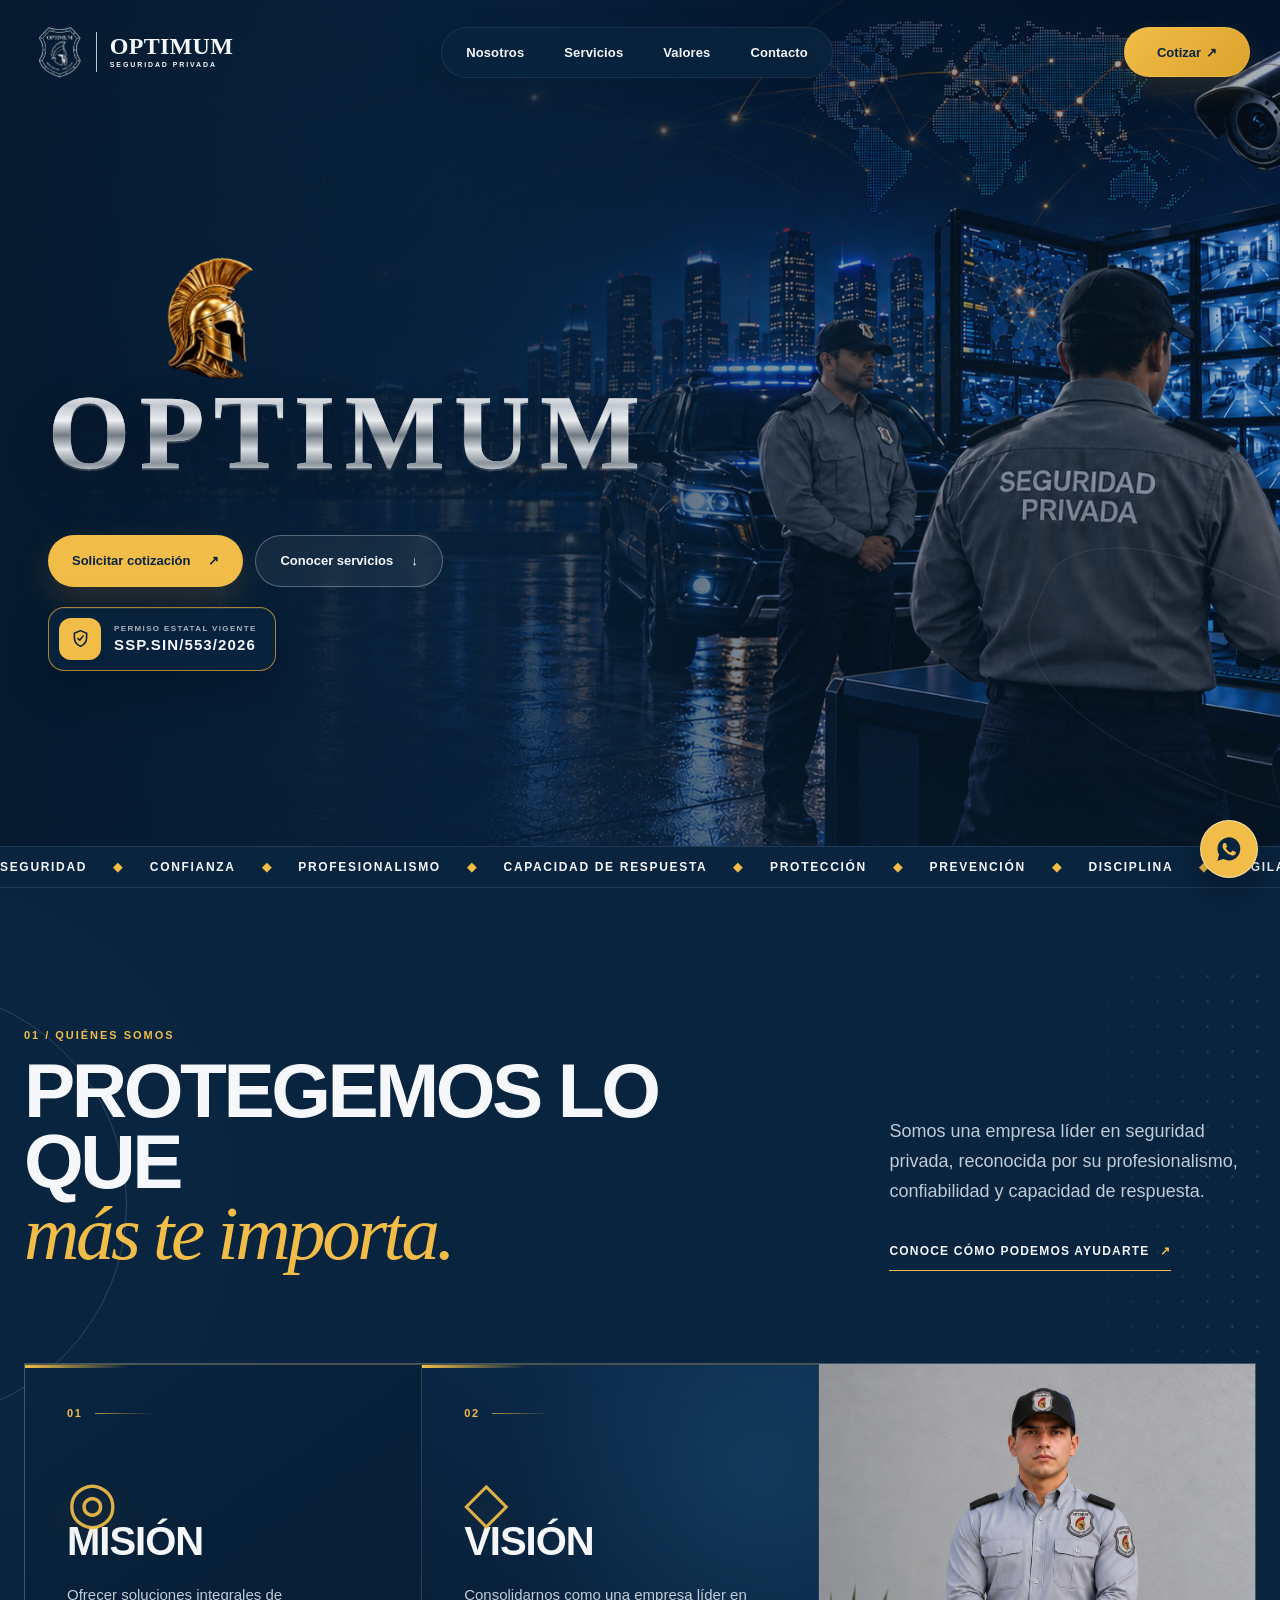
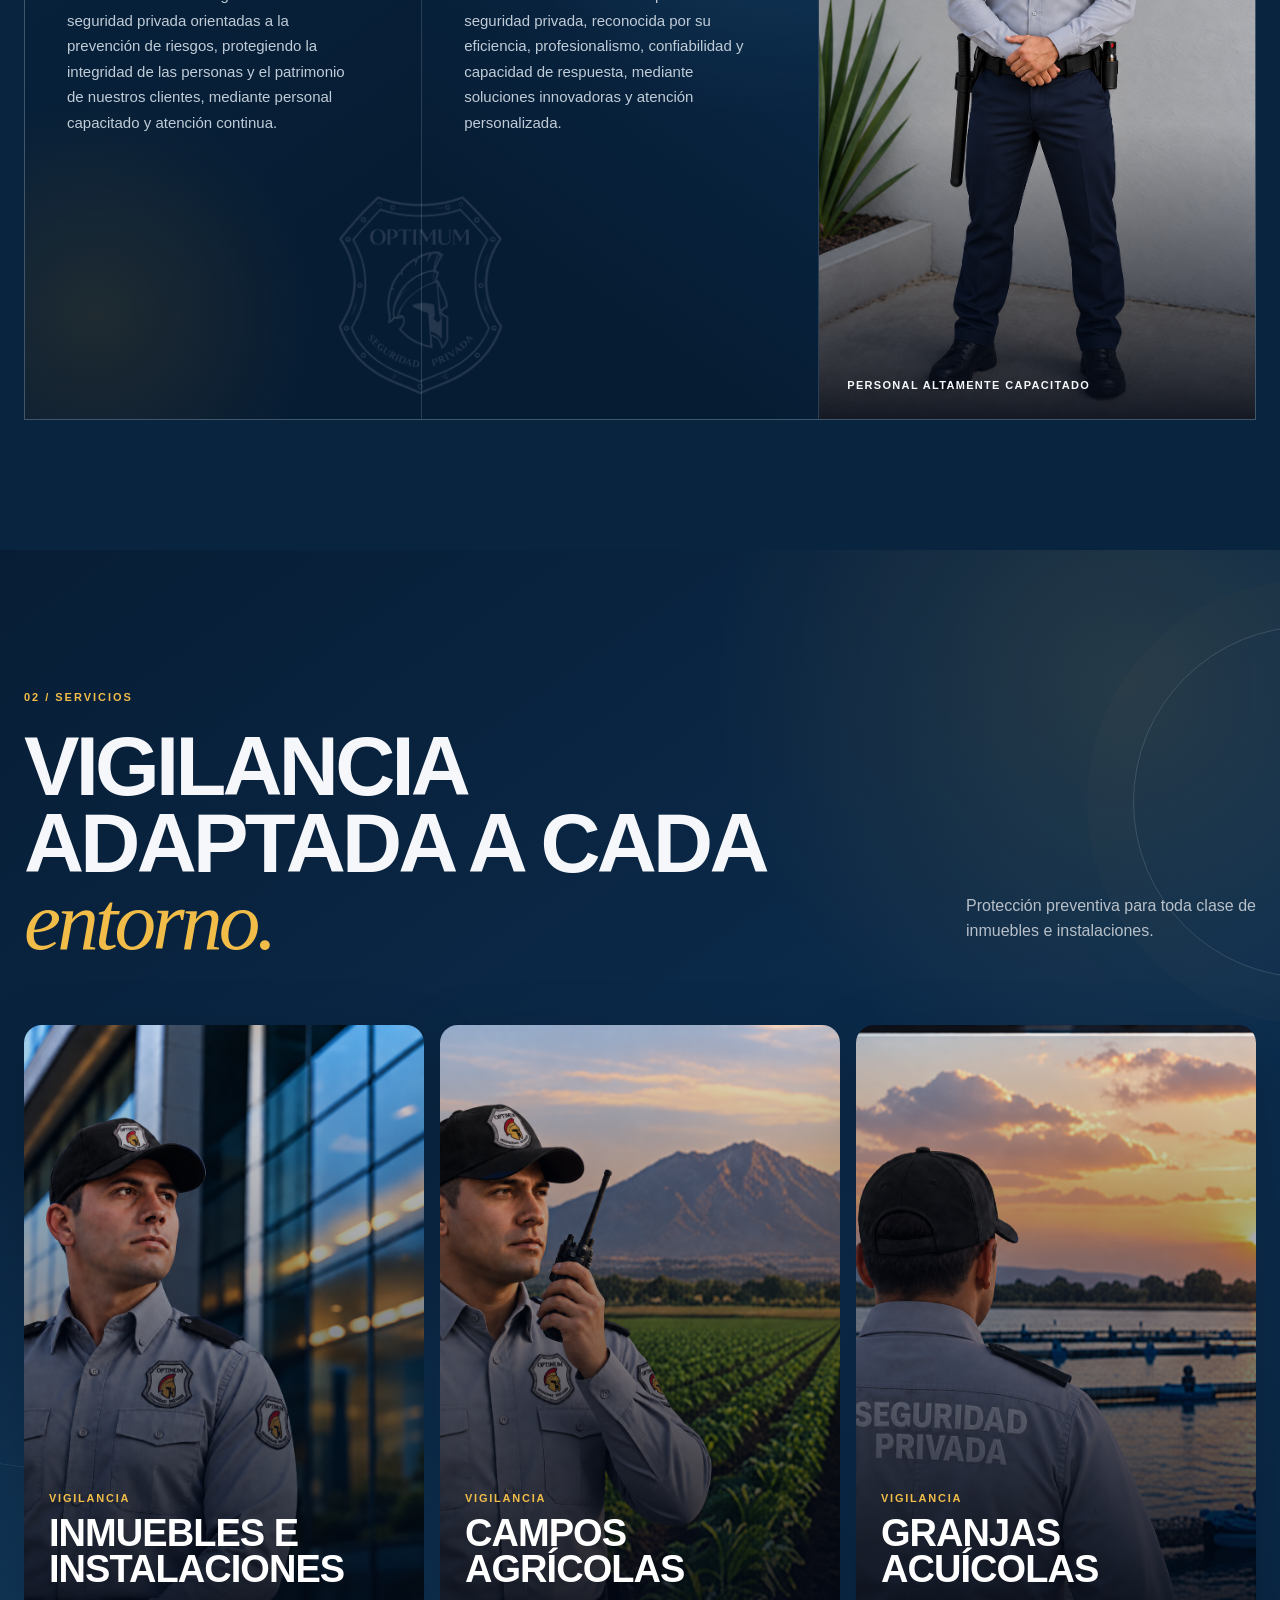
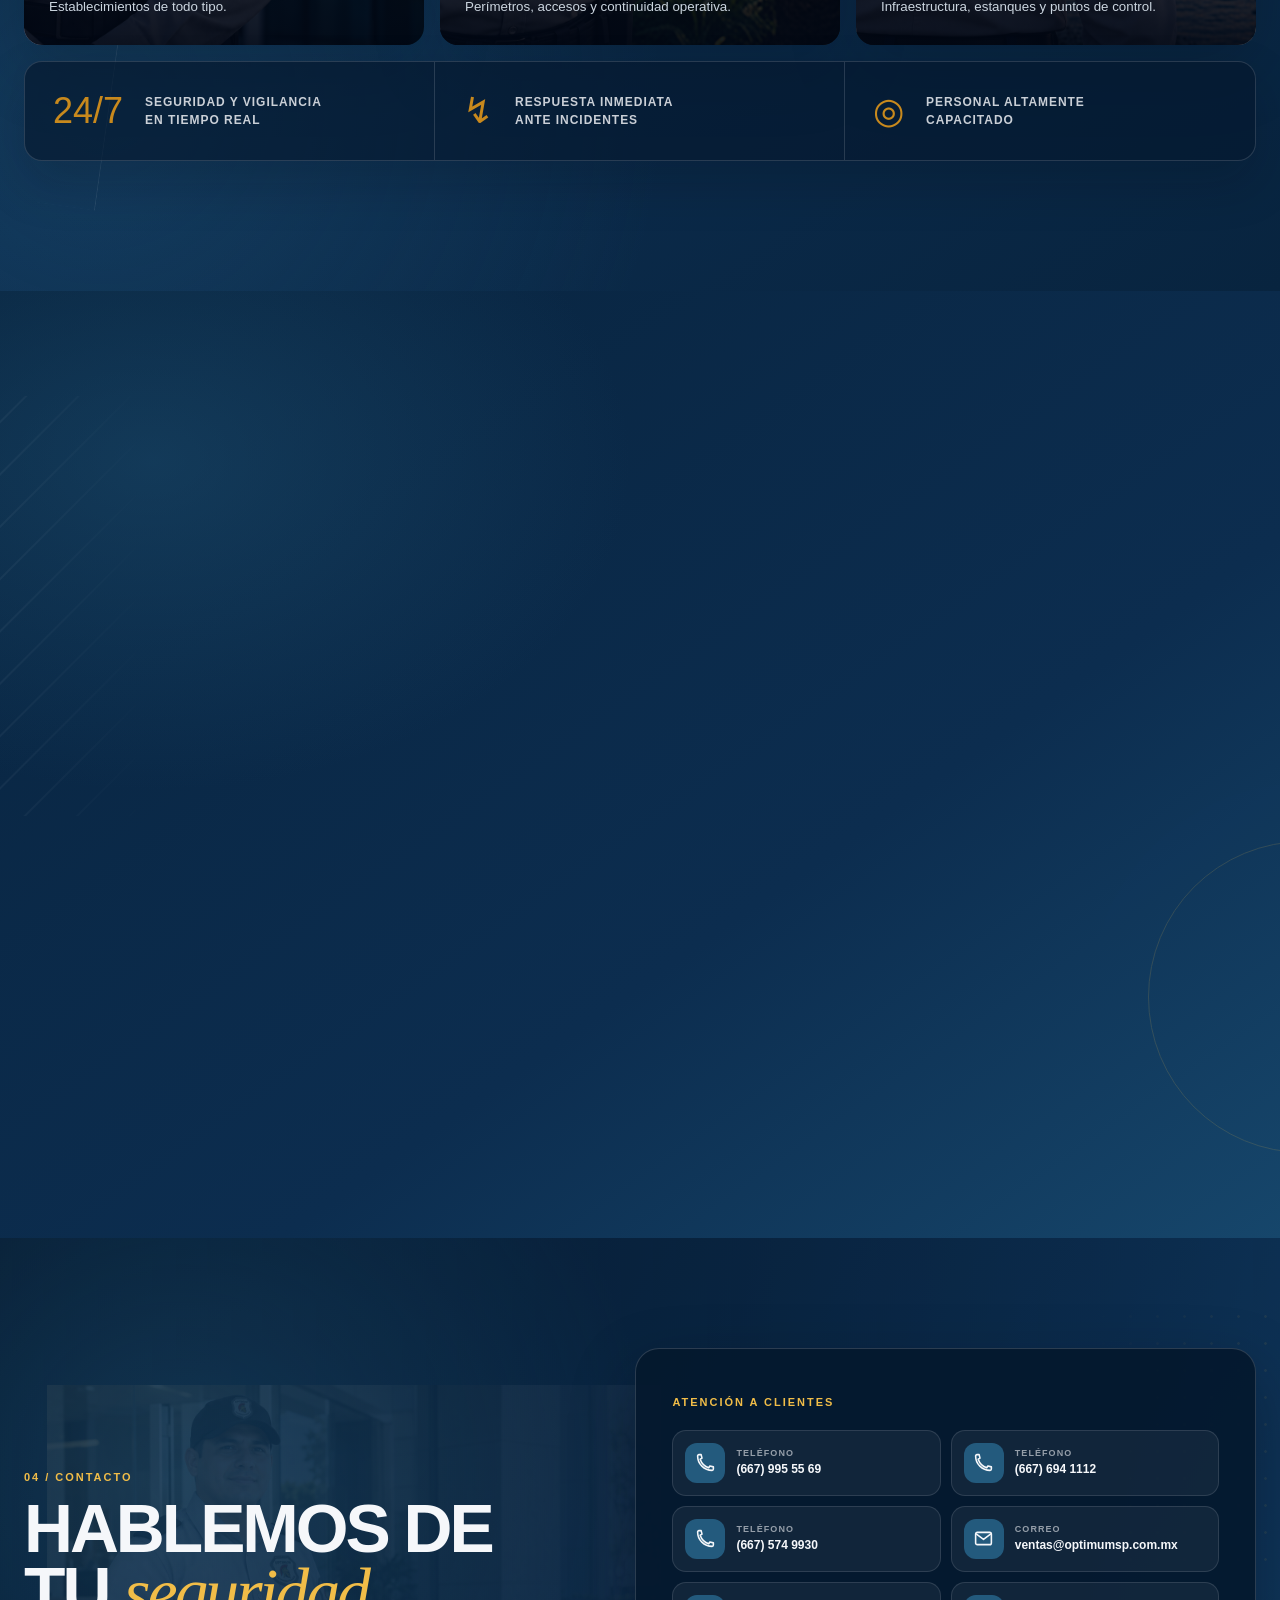
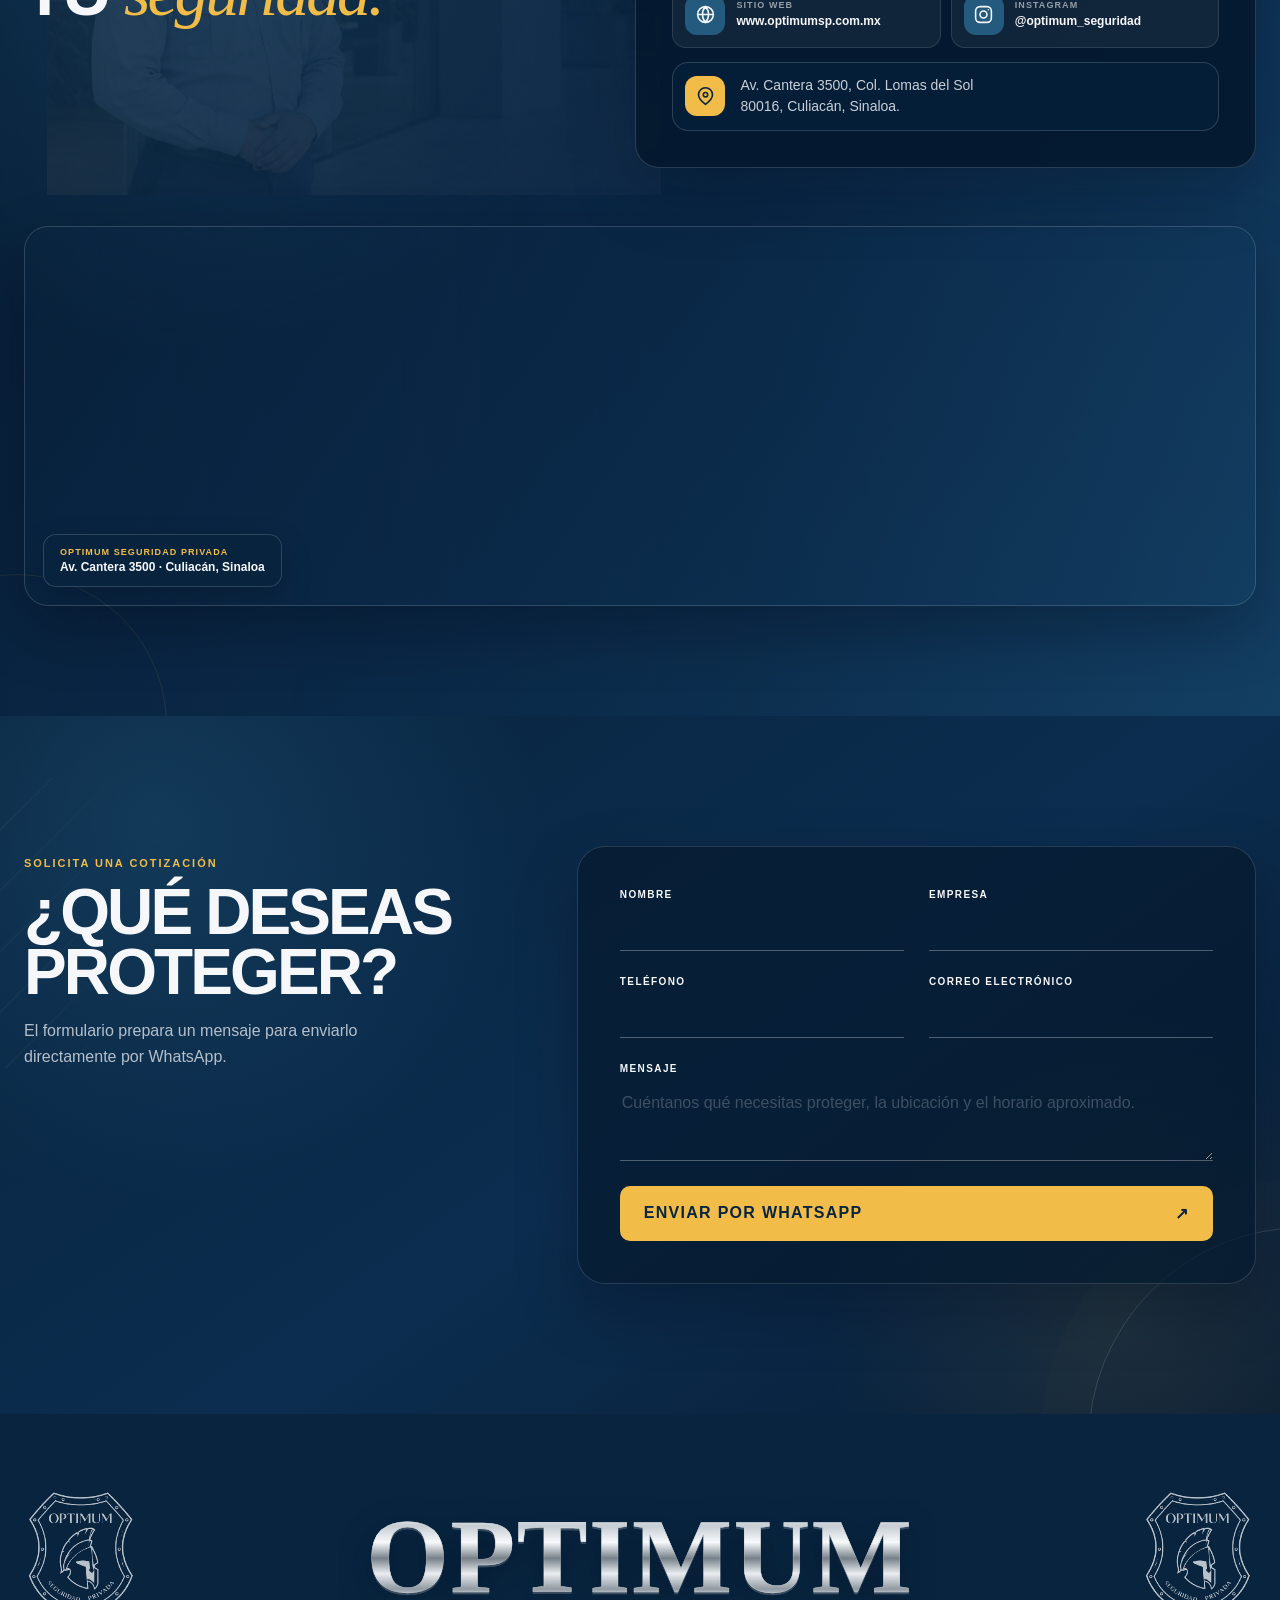
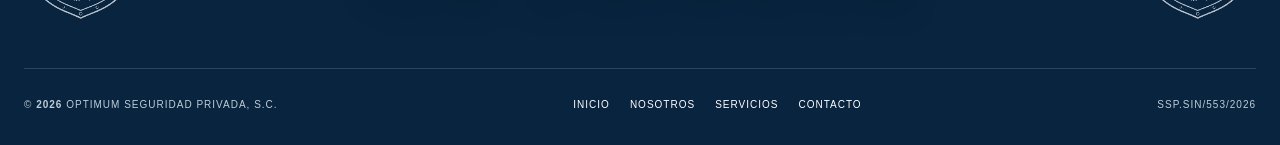
==== commit 5b16252e: "Responsive text alingment and hero helmet positioning" ====
--- a/dark-classic-metallic-serif/index.html
+++ b/dark-classic-metallic-serif/index.html
@@ -7,7 +7,7 @@
   <meta name="description" content="OPTIMUM Seguridad Privada, S.C. en Culiacán, Sinaloa. Vigilancia profesional para empresas, campos agrícolas, granjas acuícolas e inmuebles.">
   <title>OPTIMUM | Seguridad Privada</title>
   <link rel="icon" href="assets/favicon.ico" type="image/x-icon">
-  <link rel="stylesheet" href="css/style.css?v=20260925-10-classic-metallic-dark">
+  <link rel="stylesheet" href="css/style.css?v=20260926-17-helmet-alignment">
   <script src="js/main.js" defer></script>
 </head>
 <body>
@@ -34,16 +34,14 @@
 
       <div class="hero-core">
         <div class="hero-brand-line">
-          <span class="hero-brand-emblem" role="img" aria-label="Escudo lineal de OPTIMUM Seguridad Privada"></span>
-          <p class="hero-kicker">SEGURIDAD PRIVADA · CULIACAN</p>
+          <span class="hero-brand-emblem" role="img" aria-label="Casco espartano dorado de OPTIMUM Seguridad Privada"></span>
         </div>
         <div class="hero-word" id="hero-title" aria-label="OPTIMUM">
           <span style="--delay:.08s">O</span><span style="--delay:.14s">P</span><span style="--delay:.20s">T</span>
           <span class="hero-i-wrap"><span class="hero-i">I</span></span>
           <span style="--delay:.38s">M</span><span style="--delay:.44s">U</span><span style="--delay:.50s">M</span>
         </div>
-        <p class="hero-company-name">SEGURIDAD PRIVADA, S.C.</p>
-        <p class="hero-tagline">Soluciones integrales para proteger personas,<br>patrimonio y continuidad operativa.</p>
+        <p class="hero-company-name"></p>
         <div class="hero-actions">
           <a class="hero-primary" href="#cotizacion">Solicitar cotización <span>↗</span></a>
           <a class="hero-secondary" href="#servicios">Conocer servicios <span>↓</span></a>
@@ -66,20 +64,24 @@
 
     <section class="section intro-section reveal" id="nosotros">
       <div class="shell split-heading">
-        <div><p class="eyebrow">01 / QUIÉNES SOMOS</p><h2>Protegemos lo que<br><em>más te importa.</em></h2></div>
+        <div><p class="eyebrow">01 / QUIÉNES SOMOS</p><h2><span class="title-line">Protegemos lo que</span><em class="title-line">más te importa.</em></h2></div>
         <div class="intro-copy"><p>Somos una empresa líder en seguridad privada, reconocida por su profesionalismo, confiabilidad y capacidad de respuesta.</p><a class="text-link" href="#contacto">Conoce cómo podemos ayudarte <span>↗</span></a></div>
       </div>
       <div class="shell statement-grid">
         <article><span>01</span><h3>Misión</h3><p>Ofrecer soluciones integrales de seguridad privada orientadas a la prevención de riesgos, protegiendo la integridad de las personas y el patrimonio de nuestros clientes, mediante personal capacitado y atención continua.</p></article>
         <article><span>02</span><h3>Visión</h3><p>Consolidarnos como una empresa líder en seguridad privada, reconocida por su eficiencia, profesionalismo, confiabilidad y capacidad de respuesta, mediante soluciones innovadoras y atención personalizada.</p></article>
+        <div class="statement-emblem" aria-hidden="true">
+          <span class="statement-emblem-half statement-emblem-half--left"></span>
+          <span class="statement-emblem-half statement-emblem-half--right"></span>
+        </div>
         <figure><img src="assets/agente-optimum-uniforme-v3.png" alt="Guardia de OPTIMUM con uniforme institucional" loading="lazy"><figcaption>Personal altamente capacitado</figcaption></figure>
       </div>
     </section>
 
     <section class="section services" id="servicios">
-      <div class="shell section-title reveal"><p class="eyebrow">02 / SERVICIOS</p><h2>Vigilancia adaptada a<br>cada <em>entorno.</em></h2><p>Protección preventiva para toda clase de inmuebles e instalaciones.</p></div>
+      <div class="shell section-title reveal"><p class="eyebrow">02 / SERVICIOS</p><h2><span class="title-line">Vigilancia</span><span class="title-line">adaptada a cada</span><em class="title-line">entorno.</em></h2><p>Protección preventiva para toda clase de inmuebles e instalaciones.</p></div>
       <div class="shell service-grid">
-        <article class="service-card reveal"><img src="assets/servicio-empresas-uniforme-v3.png" alt="Guardias de OPTIMUM vigilando instalaciones empresariales" loading="lazy"><div class="service-overlay"></div><div><p>Vigilancia</p><h3>Empresas e inmuebles</h3><small>Establecimientos comerciales e instalaciones.</small></div></article>
+        <article class="service-card reveal"><img src="assets/servicio-empresas-uniforme-v3.png" alt="Guardias de OPTIMUM vigilando instalaciones empresariales" loading="lazy"><div class="service-overlay"></div><div><p>Vigilancia</p><h3>Inmuebles e instalaciones</h3><small>Establecimientos de todo tipo.</small></div></article>
         <article class="service-card reveal"><img src="assets/servicio-campos-uniforme-v3.png" alt="Guardia de OPTIMUM vigilando un campo agrícola" loading="lazy"><div class="service-overlay"></div><div><p>Vigilancia</p><h3>Campos agrícolas</h3><small>Perímetros, accesos y continuidad operativa.</small></div></article>
         <article class="service-card reveal"><img src="assets/servicio-acuicolas-uniforme-v3.png" alt="Guardia de OPTIMUM vigilando una granja acuícola" loading="lazy"><div class="service-overlay"></div><div><p>Vigilancia</p><h3>Granjas acuícolas</h3><small>Infraestructura, estanques y puntos de control.</small></div></article>
       </div>
@@ -88,7 +90,7 @@
 
     <section class="section values" id="valores">
       <div class="shell values-layout">
-        <div class="values-sticky reveal"><p class="eyebrow">03 / NUESTROS VALORES</p><h2>Principios que<br>orientan el <em>servicio.</em></h2><p>Cada servicio se realiza con responsabilidad, discreción y atención continua.</p></div>
+        <div class="values-sticky reveal"><p class="eyebrow">03 / NUESTROS VALORES</p><h2><span class="title-line">Nuestros</span><span class="title-line">principios a tu</span><em class="title-line">servicio.</em></h2><p>Cada servicio se realiza con responsabilidad, discreción y atención continua.</p></div>
         <div class="values-list">
           <article class="reveal"><span>01</span><h3>Compromiso</h3><p>Asumimos cada servicio con absoluta responsabilidad, priorizando los intereses de nuestros clientes.</p></article>
           <article class="reveal"><span>02</span><h3>Confidencialidad</h3><p>Resguardamos la información y los intereses de quienes nos eligen con absoluta discreción.</p></article>
@@ -104,7 +106,7 @@
       <div class="shell contact-layout">
         <div class="contact-copy reveal">
           <p class="eyebrow">04 / CONTACTO</p>
-          <h2>Hablemos de<br>tu <em>seguridad.</em></h2>
+          <h2><span class="title-line">Hablemos de</span><span class="title-line">tu <em>seguridad.</em></span></h2>
         </div>
         <div class="contact-details reveal">
           <p class="eyebrow">ATENCIÓN A CLIENTES</p>
@@ -130,7 +132,7 @@
 
     <section class="quote section" id="cotizacion">
       <div class="shell quote-layout reveal">
-        <div><p class="eyebrow">SOLICITA UNA COTIZACIÓN</p><h2>Cuéntanos qué<br>necesitas proteger.</h2><p>El formulario prepara un mensaje para enviarlo directamente por WhatsApp.</p></div>
+        <div><p class="eyebrow">SOLICITA UNA COTIZACIÓN</p><h2><span class="title-line">¿Qué deseas</span><span class="title-line">proteger?</span></h2><p>El formulario prepara un mensaje para enviarlo directamente por WhatsApp.</p></div>
         <form id="quote-form">
           <label><span>Nombre</span><input name="nombre" autocomplete="name" required></label>
           <label><span>Empresa</span><input name="empresa" autocomplete="organization"></label>
--- a/dark-classic-metallic-serif/css/style.css
+++ b/dark-classic-metallic-serif/css/style.css
@@ -288,7 +288,7 @@
   opacity: 1;
   transform-origin: 50% 100%;
   animation: verticalI 1.45s cubic-bezier(.2,.85,.25,1) .23s both;
-  color: var(--gold);
+  color: inherit;
   filter: drop-shadow(0 0 30px rgba(241,189,72,.2));
 }
 
@@ -514,6 +514,10 @@
   background: rgba(255,255,255,.12);
   margin-top: 80px;
   border: 1px solid rgba(255,255,255,.12);
+}
+
+.statement-emblem {
+  display: none;
 }
 
 
@@ -1374,7 +1378,7 @@
 }
 
 .statement-grid article:hover {
-  background: #16466b;
+  background: #16466b !important;
 }
 
 .service-card {
@@ -1419,6 +1423,10 @@
     animation: none!important;
     opacity: 1!important;
     transform: none!important;
+  }
+
+  .hero-brand-emblem {
+    animation: none!important;
   }
 
   .reveal {
@@ -2369,17 +2377,64 @@
 .hero-brand-line {
   display: flex;
   align-items: center;
-  gap: 15px;
-  margin-bottom: 4px;
+  justify-content: flex-start;
+  align-self: stretch;
+  margin-bottom: 10px;
 }
 
 .hero-brand-emblem {
+  --hero-emblem-size: clamp(112px, 10vw, 150px);
+  --hero-emblem-center-offset: clamp(135px, 12.68vw, 233.55px);
+  --hero-emblem-shift-x: 0px;
   display: block;
-  width: 72px;
-  aspect-ratio: 1173 / 1341;
+  width: var(--hero-emblem-size);
+  margin-left: calc(var(--hero-emblem-center-offset) - (var(--hero-emblem-size) / 2));
+  aspect-ratio: 1274 / 1235;
   flex: 0 0 auto;
-  background: url("../assets/header-helmet-outline.png") center / contain no-repeat;
-  filter: drop-shadow(0 8px 16px rgba(2, 8, 20, .38));
+  background: url("../assets/hero-spartan-gold.png") center / contain no-repeat;
+  transform: translateX(var(--hero-emblem-shift-x));
+  animation: heroEmblemIn .8s ease-out .08s both;
+}
+
+.title-line {
+  display: block;
+  max-width: 100%;
+}
+
+.split-heading > *,
+.section-title > *,
+.values-layout > *,
+.contact-layout > *,
+.quote-layout > * {
+  min-width: 0;
+}
+
+.intro-section .split-heading h2 {
+  font-size: clamp(2.9rem, 6vw, 5.15rem);
+}
+
+.values-sticky h2 {
+  font-size: clamp(2.9rem, 5vw, 4.25rem);
+}
+
+.contact-copy h2 {
+  font-size: clamp(3.2rem, 5.3vw, 5.4rem);
+}
+
+.quote-layout h2 {
+  font-size: clamp(3rem, 5vw, 4.8rem);
+}
+
+@keyframes heroEmblemIn {
+  0% {
+    opacity: .2;
+    transform: translateX(var(--hero-emblem-shift-x)) translateY(-8px) scale(.96);
+  }
+
+  100% {
+    opacity: 1;
+    transform: translateX(var(--hero-emblem-shift-x)) translateY(0) scale(1);
+  }
 }
 
 .hero-brand-line .hero-kicker {
@@ -2393,6 +2448,7 @@
   gap: clamp(.16rem, .55vw, .62rem);
   font-size: clamp(5.5rem, 8.25vw, 9.5rem);
   letter-spacing: 0;
+  padding-bottom: 3%;
 }
 
 .hero-tagline {
@@ -2454,6 +2510,10 @@
     gap: clamp(.1rem, .4vw, .36rem);
     font-size: clamp(4.75rem, 9.4vw, 7.2rem);
   }
+
+  .hero-brand-emblem {
+    --hero-emblem-center-offset: clamp(114px, 14.1vw, 172.8px);
+  }
 }
 
 @media(max-width: 900px) {
@@ -2469,6 +2529,10 @@
     font-size: clamp(4.25rem, 10.2vw, 6.2rem);
   }
 
+  .hero-brand-emblem {
+    --hero-emblem-center-offset: clamp(101.8px, 15.27vw, 148.5px);
+  }
+
   .hero::before {
     opacity: .58;
   }
@@ -2489,11 +2553,13 @@
   .hero-brand-line {
     flex-direction: column;
     justify-content: center;
-    gap: 6px;
+    margin-bottom: 8px;
   }
 
   .hero-brand-emblem {
-    width: 50px;
+    --hero-emblem-shift-x: 0px;
+    margin-left: 0;
+    width: 88px;
   }
 
   .hero-word {
@@ -2776,17 +2842,18 @@
   color: transparent;
   background:
     linear-gradient(180deg,
-      #fff2aa 0%,
-      #d89a24 22%,
-      #ffd96d 40%,
-      #9b6411 57%,
-      #f3bd43 76%,
-      #fff0a0 100%);
+      #ffffff 0%,
+      #c6cdd3 18%,
+      #f7f9fb 35%,
+      #77818a 52%,
+      #e9edf0 68%,
+      #929ba3 84%,
+      #f7f8f9 100%);
   background-clip: text;
   -webkit-background-clip: text;
   -webkit-text-fill-color: transparent;
-  -webkit-text-stroke: .5px rgba(255,225,133,.56);
-  filter: drop-shadow(0 2px 0 rgba(255,240,169,.24)) drop-shadow(0 10px 18px rgba(2,8,20,.36));
+  -webkit-text-stroke: .45px rgba(255,255,255,.42);
+  filter: drop-shadow(0 2px 0 rgba(255,255,255,.2)) drop-shadow(0 9px 16px rgba(2,8,20,.34));
 }
 
 .footer-word {
@@ -2846,7 +2913,7 @@
   width: 46px;
   height: 54px;
   flex: 0 0 auto;
-  background: url("../assets/header-helmet-outline.png") center / contain no-repeat;
+  background: url("../assets/footer-emblem-outline-white.png") center / contain no-repeat;
 }
 
 .brand-divider {
@@ -2970,7 +3037,7 @@
 /* Mission and vision: richer editorial cards on desktop */
 @media(min-width: 901px) {
   .statement-grid article {
-    min-height: 510px;
+    min-height: 620px;
     position: relative;
     isolation: isolate;
     overflow: hidden;
@@ -2988,23 +3055,52 @@
       linear-gradient(215deg, #0c2d4f, #061c33 74%);
   }
 
-  .statement-grid article::before {
-    content: "";
+  .statement-grid {
+    position: relative;
+  }
+
+  .statement-emblem {
+    display: block;
     position: absolute;
-    z-index: -1;
-    width: 220px;
+    z-index: 3;
+    left: calc(100% / 3.1);
+    bottom: 18px;
+    width: 184px;
     aspect-ratio: 1173 / 1341;
-    right: -54px;
-    bottom: -52px;
-    background: url("../assets/header-helmet-outline.png") center / contain no-repeat;
-    opacity: .055;
-    transform: rotate(-8deg);
-  }
-
-  .statement-grid article:nth-child(2)::before {
-    right: auto;
-    left: -58px;
-    transform: rotate(8deg);
+    transform: translateX(-50%);
+    pointer-events: none;
+  }
+
+  .statement-emblem-half {
+    position: absolute;
+    inset: 0;
+    background: rgba(245, 247, 250, .14);
+    -webkit-mask: url("../assets/footer-emblem-outline-white.png") center / contain no-repeat;
+    mask: url("../assets/footer-emblem-outline-white.png") center / contain no-repeat;
+    transition: transform .48s cubic-bezier(.2, .8, .2, 1), background-color .42s ease, filter .42s ease;
+  }
+
+  .statement-emblem-half--left {
+    clip-path: inset(0 50% 0 0);
+    transform-origin: 50% 50%;
+  }
+
+  .statement-emblem-half--right {
+    clip-path: inset(0 0 0 50%);
+    transform-origin: 50% 50%;
+  }
+
+  .statement-grid > article:first-child:hover ~ .statement-emblem .statement-emblem-half--left,
+  .statement-grid > article:nth-child(2):hover ~ .statement-emblem .statement-emblem-half--right {
+    background-color: rgba(245, 247, 250, .27);
+    filter: drop-shadow(0 0 12px rgba(245, 247, 250, .18));
+    transform: scale(1.14);
+  }
+
+  @media(max-width: 1100px) {
+    .statement-emblem {
+      left: 50%;
+    }
   }
 
   .statement-grid article::after {
@@ -3036,8 +3132,8 @@
   .statement-grid h3 {
     position: relative;
     z-index: 1;
-    margin: 58px 0 22px;
-    padding-top: 82px;
+    margin: 36px 0 18px;
+    padding-top: 64px;
     font-size: 40px;
   }
 
